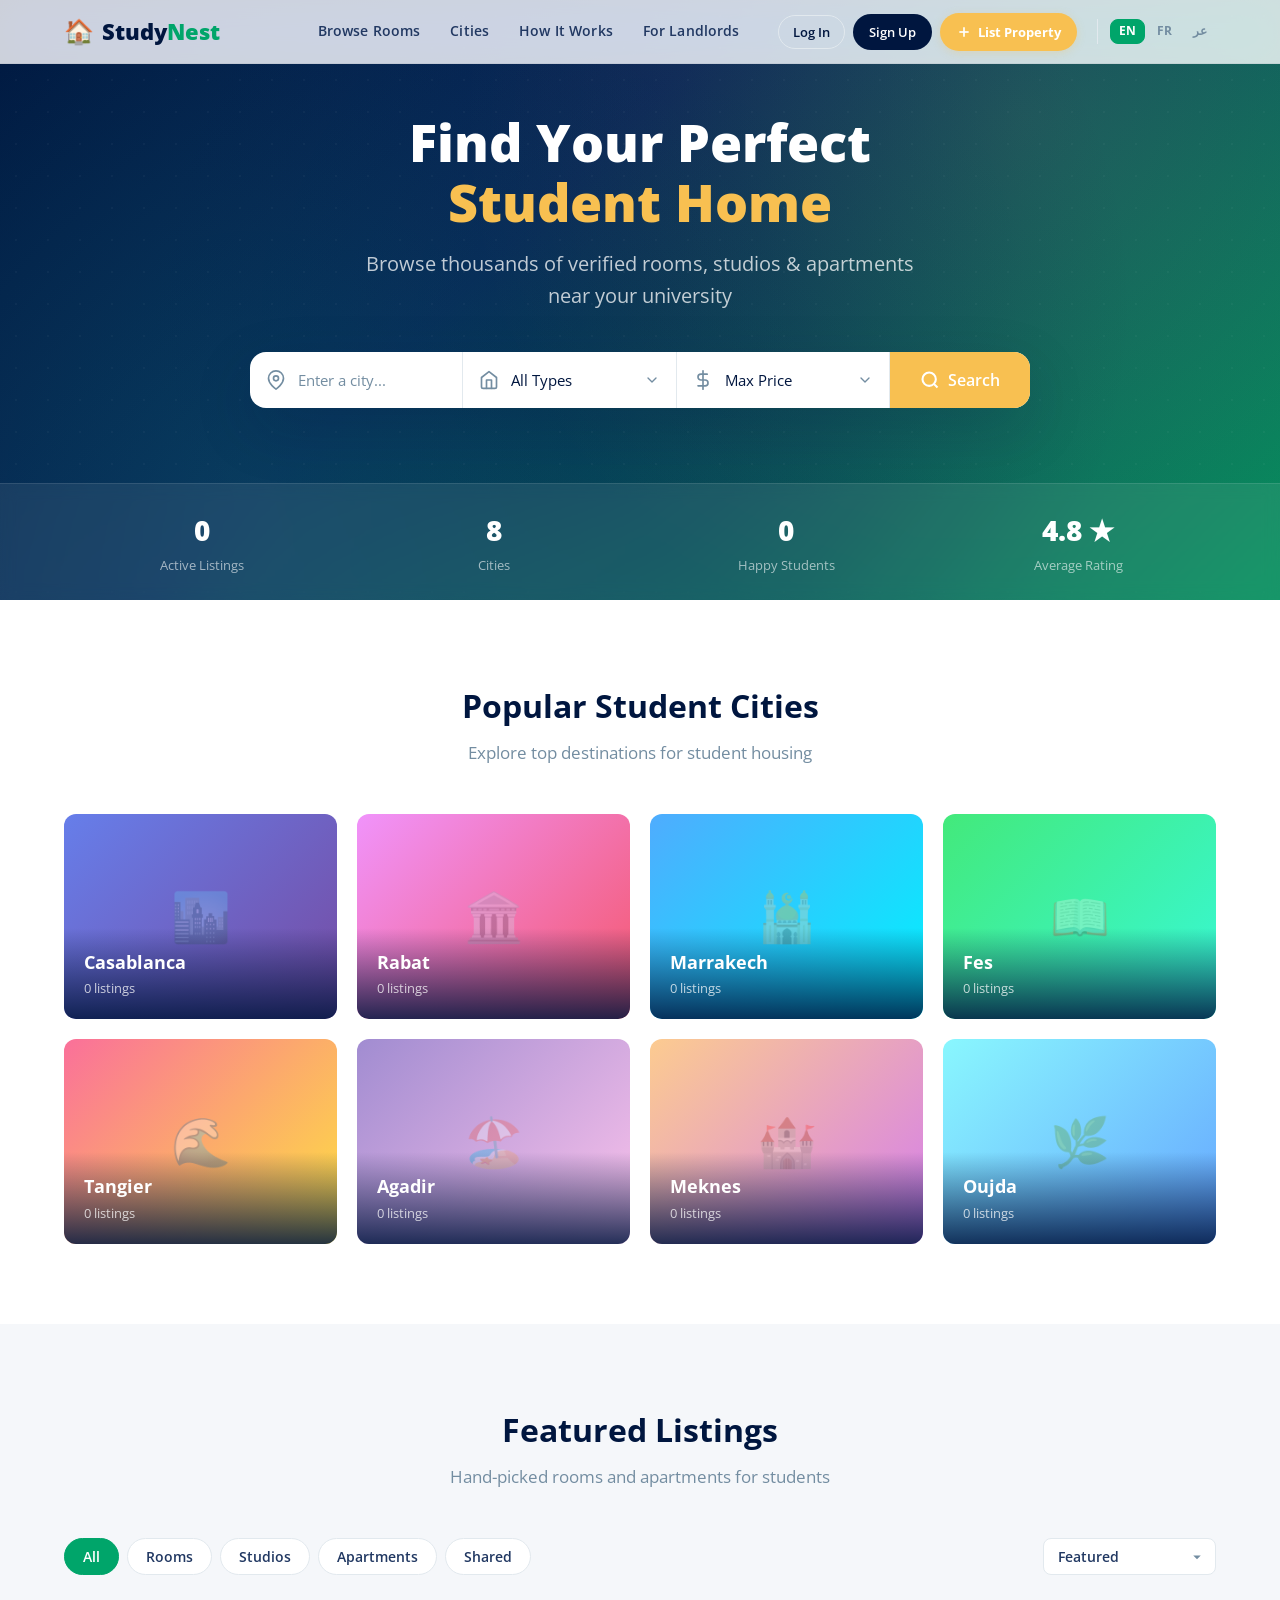
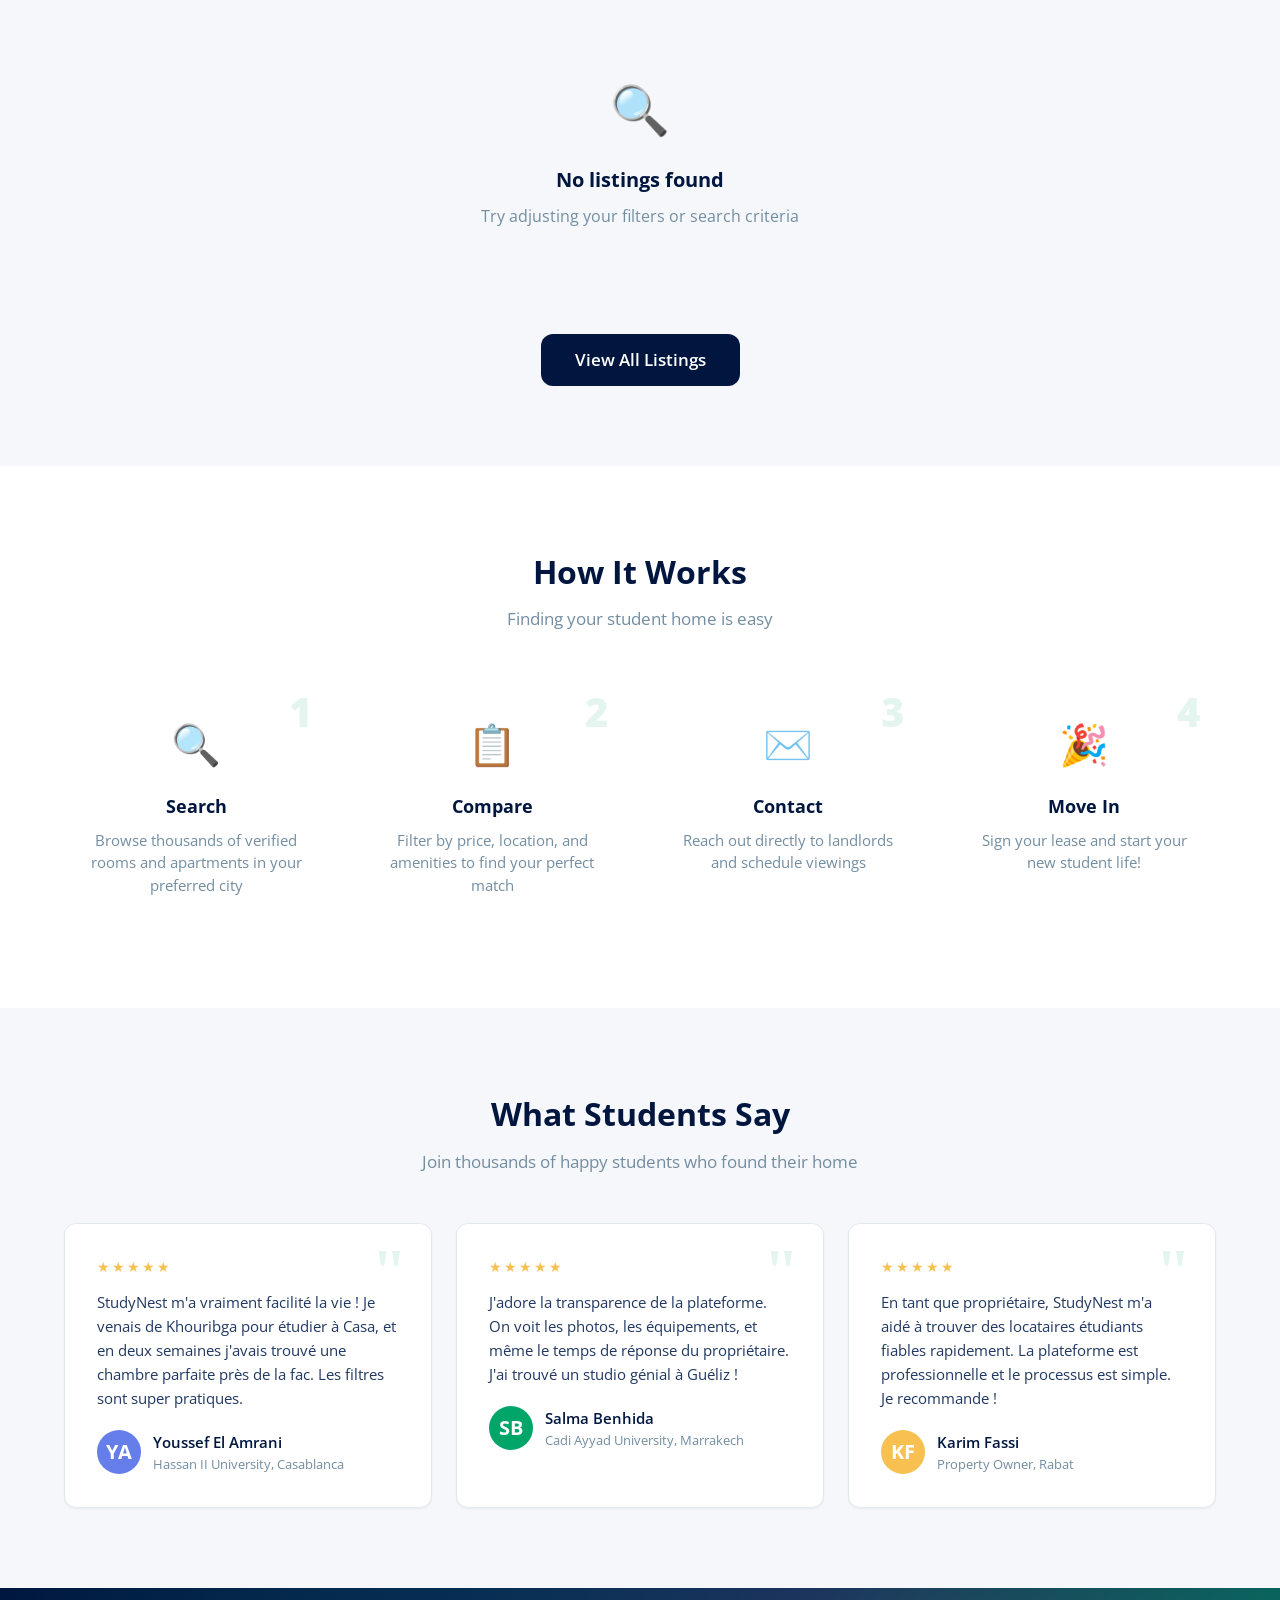
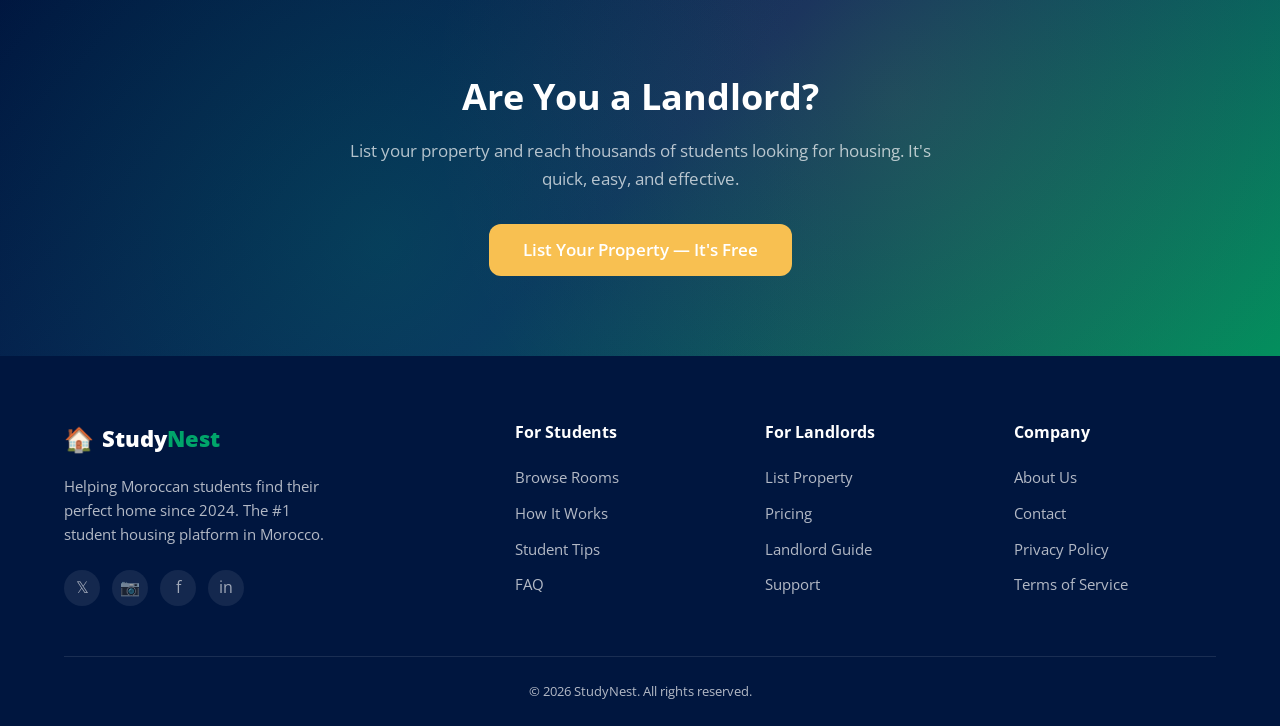
==== index.html @ cdafeb15 "Initial commit of Student Housing app" ====
<!DOCTYPE html>
<html lang="en" data-scroll-behavior="smooth">
<head>
  <meta charset="UTF-8">
  <meta name="viewport" content="width=device-width, initial-scale=1.0">

  <!-- SEO: Primary Meta Tags -->
  <title>StudyNest — Find Your Perfect Student Home in Morocco | Rooms, Studios & Apartments</title>
  <meta name="description" content="StudyNest helps Moroccan students find affordable rooms, studios, and apartments near their university. Browse thousands of verified listings across Morocco — Casablanca, Rabat, Marrakech, Fes, Tangier & more.">
  <meta name="keywords" content="student housing Morocco, student rooms, logement étudiant Maroc, chambre étudiant, appartement étudiant, university housing, Casablanca, Rabat, Marrakech, Fes, Tangier">
  <meta name="author" content="StudyNest">
  <meta name="robots" content="index, follow">
  <link rel="canonical" href="https://studynest.com">

  <!-- SEO: Open Graph / Facebook -->
  <meta property="og:type" content="website">
  <meta property="og:url" content="https://studynest.com">
  <meta property="og:title" content="StudyNest — Find Your Perfect Student Home in Morocco">
  <meta property="og:description" content="Browse thousands of verified student rooms, studios, and apartments near universities across Morocco.">
  <meta property="og:site_name" content="StudyNest">
  <meta property="og:locale" content="en_US">

  <!-- SEO: Twitter Card -->
  <meta name="twitter:card" content="summary_large_image">
  <meta name="twitter:url" content="https://studynest.com">
  <meta name="twitter:title" content="StudyNest — Find Your Perfect Student Home in Morocco">
  <meta name="twitter:description" content="Browse thousands of verified student rooms, studios, and apartments near universities across Morocco.">

  <!-- Theme & App -->
  <meta name="theme-color" content="#00A56A">
  <meta name="apple-mobile-web-app-title" content="StudyNest">
  <meta name="application-name" content="StudyNest">

  <!-- Fonts -->
  <link rel="preconnect" href="https://fonts.googleapis.com">
  <link rel="preconnect" href="https://fonts.gstatic.com" crossorigin>
  <link href="https://fonts.googleapis.com/css2?family=Noto+Sans+Arabic:wght@400;600;700&family=Open+Sans:wght@400;600;700;800&display=swap" rel="stylesheet">

  <!-- Styles -->
  <link rel="stylesheet" href="style.css">

  <!-- Structured Data: WebSite -->
  <script type="application/ld+json">
  {
    "@context": "https://schema.org",
    "@type": "WebSite",
    "name": "StudyNest",
    "url": "https://studynest.com",
    "description": "Find your perfect student home in Morocco — rooms, studios, and apartments near universities.",
    "potentialAction": {
      "@type": "SearchAction",
      "target": "https://studynest.com/search?q={search_term_string}",
      "query-input": "required name=search_term_string"
    }
  }
  </script>

  <!-- Structured Data: Organization -->
  <script type="application/ld+json">
  {
    "@context": "https://schema.org",
    "@type": "Organization",
    "name": "StudyNest",
    "url": "https://studynest.com",
    "description": "Student housing platform connecting Moroccan students with verified rooms and apartments.",
    "sameAs": [
      "https://twitter.com/studynest",
      "https://instagram.com/studynest",
      "https://facebook.com/studynest"
    ]
  }
  </script>
</head>
<body>

  <!-- ═══════════════ HEADER ═══════════════ -->
  <header class="header" id="header">
    <div class="container">
      <a href="#" class="logo" aria-label="StudyNest Home">
        <span class="logo-icon">🏠</span>
        <span class="logo-text">Study<span class="logo-accent">Nest</span></span>
      </a>

      <nav class="nav" id="main-nav" aria-label="Main navigation">
        <a href="#listings" class="nav-link">Browse Rooms</a>
        <a href="#cities" class="nav-link">Cities</a>
        <a href="#how-it-works" class="nav-link">How It Works</a>
        <a href="landlord.html" class="nav-link">For Landlords</a>
      </nav>

      <div class="header-actions">
        <button class="btn btn-outline" id="login-btn">Log In</button>
        <button class="btn btn-primary" id="signup-btn">Sign Up</button>
        <button class="btn btn-accent btn-list-property" id="list-property-btn" onclick="openListingModal()">
          <svg viewBox="0 0 24 24" fill="none" stroke="currentColor" stroke-width="2.5" width="16" height="16"><line x1="12" y1="5" x2="12" y2="19"></line><line x1="5" y1="12" x2="19" y2="12"></line></svg>
          List Property
        </button>
        <div class="lang-switcher" role="group" aria-label="Language selection">
          <button class="lang-btn active" data-lang="en" aria-label="English">EN</button>
          <button class="lang-btn" data-lang="fr" aria-label="Français">FR</button>
          <button class="lang-btn" data-lang="ar" aria-label="العربية">عر</button>
        </div>
        <button class="mobile-menu-btn" id="mobile-menu-btn" aria-label="Toggle navigation menu" aria-expanded="false">
          <span></span>
          <span></span>
          <span></span>
        </button>
      </div>
    </div>
  </header>

  <main>
    <!-- ═══════════════ HERO ═══════════════ -->
    <section class="hero" id="hero">
      <div class="hero-bg" aria-hidden="true"></div>

      <div class="container hero-content">
        <h1 class="hero-title">Find Your Perfect<br><span class="text-accent">Student Home</span></h1>
        <p class="hero-subtitle">Browse thousands of verified rooms, studios &amp; apartments near your university</p>

        <div class="search-bar" id="search-bar" role="search" aria-label="Search for student housing">
          <div class="search-input-group">
            <label for="search-city" class="sr-only">City or neighborhood</label>
            <div class="search-field">
              <svg class="search-icon" viewBox="0 0 24 24" fill="none" stroke="currentColor" stroke-width="2" stroke-linecap="round" stroke-linejoin="round" aria-hidden="true"><path d="M21 10c0 7-9 13-9 13s-9-6-9-13a9 9 0 0 1 18 0z"></path><circle cx="12" cy="10" r="3"></circle></svg>
              <input type="text" id="search-city" placeholder="Enter a city..." autocomplete="off">
            </div>
          </div>

          <div class="search-input-group">
            <label for="search-type" class="sr-only">Property type</label>
            <div class="search-field">
              <svg class="search-icon" viewBox="0 0 24 24" fill="none" stroke="currentColor" stroke-width="2" stroke-linecap="round" stroke-linejoin="round" aria-hidden="true"><path d="M3 9l9-7 9 7v11a2 2 0 0 1-2 2H5a2 2 0 0 1-2-2z"></path><polyline points="9 22 9 12 15 12 15 22"></polyline></svg>
              <select id="search-type">
                <option value="">All Types</option>
                <option value="room">Room</option>
                <option value="studio">Studio</option>
                <option value="apartment">Apartment</option>
                <option value="shared">Shared Room</option>
              </select>
            </div>
          </div>

          <div class="search-input-group">
            <label for="search-price" class="sr-only">Maximum monthly price</label>
            <div class="search-field">
              <svg class="search-icon" viewBox="0 0 24 24" fill="none" stroke="currentColor" stroke-width="2" stroke-linecap="round" stroke-linejoin="round" aria-hidden="true"><line x1="12" y1="1" x2="12" y2="23"></line><path d="M17 5H9.5a3.5 3.5 0 0 0 0 7h5a3.5 3.5 0 0 1 0 7H6"></path></svg>
              <select id="search-price">
                <option value="">Max Price</option>
                <option value="1500">Up to 1,500 DH</option>
                <option value="2500">Up to 2,500 DH</option>
                <option value="3500">Up to 3,500 DH</option>
                <option value="5000">Up to 5,000 DH</option>
                <option value="99999">5,000+ DH</option>
              </select>
            </div>
          </div>

          <button class="btn btn-accent search-btn" id="search-btn" aria-label="Search listings">
            <svg viewBox="0 0 24 24" fill="none" stroke="currentColor" stroke-width="2.5" width="20" height="20" aria-hidden="true"><circle cx="11" cy="11" r="8"></circle><line x1="21" y1="21" x2="16.65" y2="16.65"></line></svg>
            Search
          </button>
        </div>
      </div>

      <div class="hero-stats" aria-label="Platform statistics">
        <div class="container">
          <div class="stats-grid">
            <div class="stat-item">
              <span class="stat-number" id="stat-active-listings">0</span>
              <span class="stat-label">Active Listings</span>
            </div>
            <div class="stat-item">
              <span class="stat-number">8</span>
              <span class="stat-label">Cities</span>
            </div>
            <div class="stat-item">
              <span class="stat-number">0</span>
              <span class="stat-label">Happy Students</span>
            </div>
            <div class="stat-item">
              <span class="stat-number">4.8 ★</span>
              <span class="stat-label">Average Rating</span>
            </div>
          </div>
        </div>
      </div>
    </section>

    <!-- ═══════════════ POPULAR CITIES ═══════════════ -->
    <section class="section cities-section" id="cities" aria-label="Popular student cities">
      <div class="container">
        <div class="section-header">
          <h2 class="section-title">Popular Student Cities</h2>
          <p class="section-subtitle">Explore top destinations for student housing</p>
        </div>
        <div class="cities-grid" id="cities-grid" role="list">
          <!-- Dynamically rendered by app.js -->
        </div>
      </div>
    </section>

    <!-- ═══════════════ FEATURED LISTINGS ═══════════════ -->
    <section class="section listings-section" id="listings" aria-label="Featured property listings">
      <div class="container">
        <div class="section-header">
          <h2 class="section-title">Featured Listings</h2>
          <p class="section-subtitle">Hand-picked rooms and apartments for students</p>
        </div>

        <div class="filter-bar" id="filter-bar" role="toolbar" aria-label="Filter listings">
          <button class="filter-chip active" data-filter="all">All</button>
          <button class="filter-chip" data-filter="room">Rooms</button>
          <button class="filter-chip" data-filter="studio">Studios</button>
          <button class="filter-chip" data-filter="apartment">Apartments</button>
          <button class="filter-chip" data-filter="shared">Shared</button>
          <div class="filter-sort">
            <label for="sort-select" class="sr-only">Sort listings by</label>
            <select id="sort-select">
              <option value="featured">Featured</option>
              <option value="price-low">Price: Low to High</option>
              <option value="price-high">Price: High to Low</option>
              <option value="size">Size: Largest</option>
              <option value="newest">Newest</option>
            </select>
          </div>
        </div>

        <div class="listings-grid" id="listings-grid" role="list">
          <!-- Dynamically rendered by app.js -->
        </div>

        <div class="listings-cta">
          <button class="btn btn-primary btn-lg" id="load-more-btn">View All Listings</button>
        </div>
      </div>
    </section>

    <!-- ═══════════════ HOW IT WORKS ═══════════════ -->
    <section class="section how-section" id="how-it-works" aria-label="How StudyNest works">
      <div class="container">
        <div class="section-header">
          <h2 class="section-title">How It Works</h2>
          <p class="section-subtitle">Finding your student home is easy</p>
        </div>
        <div class="steps-grid">
          <article class="step-card animate-on-scroll">
            <div class="step-number" aria-hidden="true">1</div>
            <div class="step-icon" aria-hidden="true">🔍</div>
            <h3 class="step-title">Search</h3>
            <p class="step-desc">Browse thousands of verified rooms and apartments in your preferred city</p>
          </article>
          <article class="step-card animate-on-scroll">
            <div class="step-number" aria-hidden="true">2</div>
            <div class="step-icon" aria-hidden="true">📋</div>
            <h3 class="step-title">Compare</h3>
            <p class="step-desc">Filter by price, location, and amenities to find your perfect match</p>
          </article>
          <article class="step-card animate-on-scroll">
            <div class="step-number" aria-hidden="true">3</div>
            <div class="step-icon" aria-hidden="true">✉️</div>
            <h3 class="step-title">Contact</h3>
            <p class="step-desc">Reach out directly to landlords and schedule viewings</p>
          </article>
          <article class="step-card animate-on-scroll">
            <div class="step-number" aria-hidden="true">4</div>
            <div class="step-icon" aria-hidden="true">🎉</div>
            <h3 class="step-title">Move In</h3>
            <p class="step-desc">Sign your lease and start your new student life!</p>
          </article>
        </div>
      </div>
    </section>

    <!-- ═══════════════ TESTIMONIALS ═══════════════ -->
    <section class="section testimonials-section" id="testimonials" aria-label="Student testimonials">
      <div class="container">
        <div class="section-header">
          <h2 class="section-title">What Students Say</h2>
          <p class="section-subtitle">Join thousands of happy students who found their home</p>
        </div>
        <div class="testimonials-grid" id="testimonials-grid" role="list">
          <!-- Dynamically rendered by app.js -->
        </div>
      </div>
    </section>

    <!-- ═══════════════ CTA ═══════════════ -->
    <section class="section cta-section" id="cta" aria-label="Landlord call to action">
      <div class="container">
        <div class="cta-content">
          <h2 class="cta-title">Are You a Landlord?</h2>
          <p class="cta-desc">List your property and reach thousands of students looking for housing. It's quick, easy, and effective.</p>
          <button class="btn btn-accent btn-lg" onclick="openListingModal()">List Your Property — It's Free</button>
        </div>
      </div>
    </section>
  </main>

  <!-- ═══════════════ FOOTER ═══════════════ -->
  <footer class="footer" id="footer" role="contentinfo">
    <div class="container">
      <div class="footer-grid">
        <div class="footer-brand">
          <a href="#" class="logo" aria-label="StudyNest Home">
            <span class="logo-icon">🏠</span>
            <span class="logo-text">Study<span class="logo-accent">Nest</span></span>
          </a>
          <p class="footer-desc">Helping Moroccan students find their perfect home since 2024. The #1 student housing platform in Morocco.</p>
          <div class="social-links" aria-label="Social media links">
            <a href="#" class="social-link" aria-label="Follow on Twitter">𝕏</a>
            <a href="#" class="social-link" aria-label="Follow on Instagram">📷</a>
            <a href="#" class="social-link" aria-label="Follow on Facebook">f</a>
            <a href="#" class="social-link" aria-label="Follow on LinkedIn">in</a>
          </div>
        </div>

        <div class="footer-links">
          <h4>For Students</h4>
          <ul>
            <li><a href="#listings">Browse Rooms</a></li>
            <li><a href="#how-it-works">How It Works</a></li>
            <li><a href="#">Student Tips</a></li>
            <li><a href="#">FAQ</a></li>
          </ul>
        </div>

        <div class="footer-links">
          <h4>For Landlords</h4>
          <ul>
            <li><a href="javascript:void(0)" onclick="openListingModal()">List Property</a></li>
            <li><a href="#">Pricing</a></li>
            <li><a href="#">Landlord Guide</a></li>
            <li><a href="#">Support</a></li>
          </ul>
        </div>

        <div class="footer-links">
          <h4>Company</h4>
          <ul>
            <li><a href="#">About Us</a></li>
            <li><a href="#">Contact</a></li>
            <li><a href="#">Privacy Policy</a></li>
            <li><a href="#">Terms of Service</a></li>
          </ul>
        </div>
      </div>

      <div class="footer-bottom">
        <p>&copy; 2026 StudyNest. All rights reserved.</p>
      </div>
    </div>
  </footer>

  <!-- ═══════════════ PROPERTY DETAIL MODAL ═══════════════ -->
  <div class="modal-overlay" id="property-modal" role="dialog" aria-modal="true" aria-label="Property details">
    <div class="modal-content">
      <button class="modal-close" id="modal-close" aria-label="Close property details">&times;</button>
      <div class="modal-body" id="modal-body">
        <!-- Dynamically rendered by app.js -->
      </div>
    </div>
  </div>

  <!-- Signup Modal -->
  <div class="modal-overlay" id="signup-modal">
    <div class="modal-content auth-modal">
      <button class="modal-close" onclick="closeAuthModal('signup')">&times;</button>
      <div class="auth-form-container">
        <div class="auth-header">
          <h2>🏠 Create Account</h2>
          <p>Join StudyNest to find your perfect student home</p>
        </div>
        <form id="signup-form" onsubmit="handleSignup(event)">
          <div class="form-group">
            <label for="signup-name">Full Name</label>
            <input type="text" id="signup-name" required placeholder="Enter your full name">
          </div>
          <div class="form-group">
            <label for="signup-email">Email</label>
            <input type="email" id="signup-email" required placeholder="your@email.com">
          </div>
          <div class="form-group">
            <label for="signup-password">Password</label>
            <input type="password" id="signup-password" required minlength="6" placeholder="Min. 6 characters">
          </div>
          <div class="form-group">
            <label for="signup-confirm">Confirm Password</label>
            <input type="password" id="signup-confirm" required placeholder="Repeat your password">
          </div>
          <div class="form-error" id="signup-error"></div>
          <button type="submit" class="btn btn-green btn-lg form-submit">Create Account</button>
        </form>
        <p class="auth-switch">Already have an account? <a onclick="switchAuthModal('login')">Log In</a></p>
      </div>
    </div>
  </div>

  <!-- Login Modal -->
  <div class="modal-overlay" id="login-modal">
    <div class="modal-content auth-modal">
      <button class="modal-close" onclick="closeAuthModal('login')">&times;</button>
      <div class="auth-form-container">
        <div class="auth-header">
          <h2>👋 Welcome Back</h2>
          <p>Log in to your StudyNest account</p>
        </div>
        <form id="login-form" onsubmit="handleLogin(event)">
          <div class="form-group">
            <label for="login-email">Email</label>
            <input type="email" id="login-email" required placeholder="your@email.com">
          </div>
          <div class="form-group">
            <label for="login-password">Password</label>
            <input type="password" id="login-password" required placeholder="Enter your password">
          </div>
          <div class="form-error" id="login-error"></div>
          <button type="submit" class="btn btn-green btn-lg form-submit">Log In</button>
        </form>
        <p class="auth-switch">Don't have an account? <a onclick="switchAuthModal('signup')">Sign Up</a></p>
      </div>
    </div>
  </div>

  <!-- List Property Modal -->
  <div class="modal-overlay" id="listing-modal">
    <div class="modal-content listing-form-modal">
      <button class="modal-close" onclick="closeListingModal()">&times;</button>
      <div class="listing-form-container" id="listing-form-body">
        <div class="auth-header">
          <h2>📋 List Your Property</h2>
          <p>Fill in the details to publish your listing</p>
        </div>
        <form id="listing-form" onsubmit="handleListingSubmit(event)">
          <div class="form-group">
            <label for="listing-title">Property Title</label>
            <input type="text" id="listing-title" required placeholder="e.g. Sunny Studio near Campus">
          </div>
          <div class="form-row">
            <div class="form-group">
              <label for="listing-city">City</label>
              <select id="listing-city" required>
                <option value="">Select city</option>
                <option>Casablanca</option>
                <option>Rabat</option>
                <option>Marrakech</option>
                <option>Fes</option>
                <option>Tangier</option>
                <option>Agadir</option>
                <option>Meknes</option>
                <option>Oujda</option>
              </select>
            </div>
            <div class="form-group">
              <label for="listing-neighborhood">Neighborhood</label>
              <input type="text" id="listing-neighborhood" required placeholder="e.g. Agdal, Guéliz">
            </div>
          </div>
          <div class="form-row">
            <div class="form-group">
              <label for="listing-type">Type</label>
              <select id="listing-type" required>
                <option value="">Select type</option>
                <option value="room">Room</option>
                <option value="studio">Studio</option>
                <option value="apartment">Apartment</option>
                <option value="shared">Shared Room</option>
              </select>
            </div>
            <div class="form-group">
              <label for="listing-price">Price (DH/month)</label>
              <input type="number" id="listing-price" required min="100" placeholder="e.g. 2500">
            </div>
            <div class="form-group">
              <label for="listing-size">Size (m²)</label>
              <input type="number" id="listing-size" required min="5" placeholder="e.g. 25">
            </div>
          </div>
          <div class="form-row">
            <div class="form-group">
              <label for="listing-available">Available From</label>
              <input type="date" id="listing-available" required>
            </div>
            <div class="form-group form-checkbox-group">
              <label class="checkbox-label">
                <input type="checkbox" id="listing-furnished"> Furnished
              </label>
            </div>
          </div>
          <div class="form-group">
            <label>Amenities</label>
            <div class="amenity-checkboxes" id="amenity-checkboxes">
              <label class="checkbox-label"><input type="checkbox" value="WiFi"> WiFi</label>
              <label class="checkbox-label"><input type="checkbox" value="Parking"> Parking</label>
              <label class="checkbox-label"><input type="checkbox" value="Laundry"> Laundry</label>
              <label class="checkbox-label"><input type="checkbox" value="Air Conditioning"> AC</label>
              <label class="checkbox-label"><input type="checkbox" value="Balcony"> Balcony</label>
              <label class="checkbox-label"><input type="checkbox" value="Kitchen"> Kitchen</label>
              <label class="checkbox-label"><input type="checkbox" value="Elevator"> Elevator</label>
              <label class="checkbox-label"><input type="checkbox" value="Garden"> Garden</label>
            </div>
          </div>
          <div class="form-group">
            <label for="listing-image">Property Image</label>
            <input type="file" id="listing-image" accept="image/jpeg, image/png, image/webp">
          </div>
          <div class="form-group">
            <label for="listing-description">Description</label>
            <textarea id="listing-description" required rows="4" placeholder="Describe your property — location, features, nearby universities..."></textarea>
          </div>
          <div class="form-error" id="listing-error"></div>
          <button type="submit" class="btn btn-green btn-lg form-submit">Publish Listing</button>
        </form>
      </div>
    </div>
  </div>

  <!-- Scripts -->
  <script src="auth.js"></script>
  <script src="translations.js"></script>
  <script src="app.js"></script>
</body>
</html>
---- style.css ----
/* ============================================================
   StudyNest — Student Housing Platform
   Design System & Styles
   Inspired by Kamernet.nl
   ============================================================ */

/* ---------- Reset & Base ---------- */
*, *::before, *::after {
  box-sizing: border-box;
  margin: 0;
  padding: 0;
}

html {
  scroll-behavior: smooth;
  scroll-padding-top: 5rem;
  -webkit-text-size-adjust: 100%;
}

body {
  font-family: 'Open Sans', Helvetica, Arial, sans-serif;
  font-size: 1rem;
  line-height: 1.6;
  color: var(--text-primary);
  background-color: var(--bg);
  overflow-x: hidden;
  -webkit-font-smoothing: antialiased;
  -moz-osx-font-smoothing: grayscale;
}

img { max-width: 100%; display: block; }
a { text-decoration: none; color: inherit; }
ul { list-style: none; }
button { font-family: inherit; cursor: pointer; border: none; }
input, select { font-family: inherit; }

.sr-only {
  position: absolute; width: 1px; height: 1px;
  padding: 0; margin: -1px; overflow: hidden;
  clip: rect(0,0,0,0); white-space: nowrap; border: 0;
}

/* ---------- Design Tokens ---------- */
:root {
  /* Kamernet-inspired palette */
  --primary:        #00A56A;
  --primary-hover:  #06B475;
  --primary-dark:   #038F5D;
  --secondary:      #00163F;
  --secondary-hover:#213862;
  --accent:         #F8C051;
  --accent-hover:   #FFD873;
  --accent-dark:    #5E4006;

  /* Neutrals */
  --white:          #FFFFFF;
  --bg:             #F5F7FA;
  --bg-card:        #FFFFFF;
  --text-primary:   #00163F;
  --text-secondary: #213862;
  --text-muted:     #738DA1;
  --border:         #E2E9EE;
  --border-input:   #738DA1;
  --disabled-bg:    #E2E9EE;
  --disabled-text:  #99A3AC;

  /* Shadows */
  --shadow-xs:  0 1px 2px rgba(0,22,63,0.05);
  --shadow-sm:  0 2px 8px rgba(0,22,63,0.08);
  --shadow-md:  0 4px 16px rgba(0,22,63,0.10);
  --shadow-lg:  0 8px 32px rgba(0,22,63,0.12);
  --shadow-xl:  0 20px 60px rgba(0,22,63,0.15);

  /* Radii */
  --radius-sm:  0.5rem;
  --radius-md:  0.75rem;
  --radius-lg:  1rem;
  --radius-xl:  1.5rem;
  --radius-full: 9999px;

  /* Transitions */
  --ease: cubic-bezier(0.4, 0, 0.2, 1);
  --transition: 250ms var(--ease);
  --transition-fast: 150ms var(--ease);

  /* Layout */
  --header-height: 4rem;
  --container-max: 1200px;
}

/* ---------- Utility ---------- */
.container {
  width: 100%;
  max-width: var(--container-max);
  margin: 0 auto;
  padding: 0 1.5rem;
}

.text-accent { color: var(--accent); }

/* ---------- Buttons ---------- */
.btn {
  display: inline-flex;
  align-items: center;
  justify-content: center;
  gap: 0.5rem;
  font-weight: 600;
  font-size: 0.9375rem;
  line-height: 1.25rem;
  padding: 0.625rem 1.25rem;
  border-radius: var(--radius-sm);
  transition: all var(--transition);
  white-space: nowrap;
  border: 2px solid transparent;
}

.btn-primary {
  background: var(--secondary);
  color: var(--white);
}
.btn-primary:hover {
  background: var(--secondary-hover);
  transform: translateY(-1px);
  box-shadow: var(--shadow-sm);
}

.btn-outline {
  background: transparent;
  color: var(--secondary);
  border-color: var(--border);
}
.btn-outline:hover {
  border-color: var(--secondary);
  background: rgba(0,22,63,0.04);
}

.btn-accent {
  background: var(--accent);
  color: var(--white);
}
.btn-accent:hover {
  background: var(--accent-hover);
  transform: translateY(-1px);
  box-shadow: var(--shadow-sm);
}

.btn-green {
  background: var(--primary);
  color: var(--white);
}
.btn-green:hover {
  background: var(--primary-hover);
  transform: translateY(-1px);
  box-shadow: var(--shadow-sm);
}

.btn-lg {
  padding: 0.875rem 2rem;
  font-size: 1.0625rem;
  border-radius: var(--radius-md);
}

.btn-sm {
  padding: 0.375rem 0.75rem;
  font-size: 0.8125rem;
}

/* ---------- Header ---------- */
.header {
  position: fixed;
  top: 0; left: 0; right: 0;
  z-index: 1000;
  height: var(--header-height);
  background: rgba(255,255,255,0.8);
  backdrop-filter: blur(20px) saturate(180%);
  -webkit-backdrop-filter: blur(20px) saturate(180%);
  border-bottom: 1px solid rgba(0,22,63,0.06);
  transition: all var(--transition);
}

.header.scrolled {
  background: rgba(255,255,255,0.95);
  box-shadow: 0 1px 12px rgba(0,22,63,0.08);
}

.header > .container {
  display: flex;
  align-items: center;
  height: 100%;
  gap: 1.5rem;
}

.logo {
  display: flex;
  align-items: center;
  gap: 0.5rem;
  font-size: 1.375rem;
  font-weight: 800;
  color: var(--secondary);
  flex-shrink: 0;
}

.logo-icon { font-size: 1.5rem; }
.logo-accent { color: var(--primary); }

.nav {
  display: flex;
  align-items: center;
  gap: 0.125rem;
  margin-left: auto;
}

.nav-link {
  position: relative;
  padding: 0.4375rem 0.875rem;
  font-weight: 600;
  font-size: 0.875rem;
  color: var(--text-secondary);
  border-radius: 100px;
  transition: all var(--transition-fast);
  letter-spacing: 0.01em;
}
.nav-link:hover {
  color: var(--primary);
  background: rgba(0,165,106,0.08);
}

.header-actions {
  display: flex;
  align-items: center;
  gap: 0.5rem;
}

.header-actions .btn-outline,
.header-actions .btn-primary {
  padding: 0.375rem 0.875rem;
  font-size: 0.8125rem;
  border-radius: 100px;
}

.header-actions .btn-outline {
  border-width: 1.5px;
}

.btn-list-property {
  display: inline-flex;
  align-items: center;
  gap: 0.375rem;
  padding: 0.4375rem 0.875rem;
  font-size: 0.8125rem;
  font-weight: 700;
  border-radius: 100px;
  white-space: nowrap;
  box-shadow: 0 2px 8px rgba(248,192,81,0.25);
  transition: all var(--transition-fast);
}

.btn-list-property:hover {
  box-shadow: 0 4px 16px rgba(248,192,81,0.4);
  transform: translateY(-1px);
}

.btn-list-property svg {
  flex-shrink: 0;
}

@media (max-width: 768px) {
  .btn-list-property {
    padding: 0.375rem 0.625rem;
    font-size: 0;
    gap: 0;
  }
  .btn-list-property svg {
    width: 18px;
    height: 18px;
  }
}

/* Mobile menu button */
.mobile-menu-btn {
  display: none;
  flex-direction: column;
  gap: 5px;
  padding: 0.5rem;
  background: none;
}
.mobile-menu-btn span {
  display: block;
  width: 24px;
  height: 2px;
  background: var(--secondary);
  border-radius: 2px;
  transition: all var(--transition-fast);
}
.mobile-menu-btn.active span:nth-child(1) { transform: rotate(45deg) translate(5px, 5px); }
.mobile-menu-btn.active span:nth-child(2) { opacity: 0; }
.mobile-menu-btn.active span:nth-child(3) { transform: rotate(-45deg) translate(5px, -5px); }

/* ---------- Hero ---------- */
.hero {
  position: relative;
  min-height: 600px;
  display: flex;
  flex-direction: column;
  justify-content: center;
  padding-top: calc(var(--header-height) + 3rem);
  padding-bottom: 0;
  overflow: hidden;
}

.hero-bg {
  position: absolute;
  inset: 0;
  background: linear-gradient(135deg, var(--secondary) 0%, #0a2a5e 40%, var(--primary-dark) 100%);
  z-index: 0;
}

.hero-bg::before {
  content: '';
  position: absolute;
  inset: 0;
  background:
    radial-gradient(circle at 20% 80%, rgba(0,165,106,0.15) 0%, transparent 50%),
    radial-gradient(circle at 80% 20%, rgba(248,192,81,0.1) 0%, transparent 50%),
    radial-gradient(circle at 50% 50%, rgba(0,22,63,0.3) 0%, transparent 70%);
}

.hero-bg::after {
  content: '';
  position: absolute;
  inset: 0;
  background-image:
    radial-gradient(rgba(255,255,255,0.03) 1px, transparent 1px);
  background-size: 32px 32px;
}

.hero-content {
  position: relative;
  z-index: 1;
  text-align: center;
  padding-bottom: 3rem;
}

.hero-title {
  font-size: 3.25rem;
  font-weight: 800;
  line-height: 1.15;
  color: var(--white);
  margin-bottom: 1rem;
  animation: fadeInUp 0.8s var(--ease) both;
}

.hero-subtitle {
  font-size: 1.25rem;
  color: rgba(255,255,255,0.75);
  max-width: 560px;
  margin: 0 auto 2.5rem;
  animation: fadeInUp 0.8s var(--ease) 0.15s both;
}

/* ---------- Search Bar ---------- */
.search-bar {
  display: flex;
  align-items: stretch;
  background: var(--white);
  border-radius: var(--radius-lg);
  box-shadow: var(--shadow-xl);
  max-width: 780px;
  margin: 0 auto;
  animation: fadeInUp 0.8s var(--ease) 0.3s both;
}

.search-input-group {
  flex: 1;
  min-width: 0;
  border-right: 1px solid var(--border);
}

.search-field {
  display: flex;
  align-items: center;
  padding: 0 1rem;
  height: 3.5rem;
  gap: 0.75rem;
}

.search-icon {
  width: 1.25rem;
  height: 1.25rem;
  color: var(--text-muted);
  flex-shrink: 0;
}

.search-field input,
.search-field select {
  width: 100%;
  border: none;
  outline: none;
  background: transparent;
  font-size: 0.9375rem;
  color: var(--text-primary);
}

.search-field input::placeholder {
  color: var(--text-muted);
}

.search-field select {
  cursor: pointer;
  -webkit-appearance: none;
  appearance: none;
}

/* ---------- Custom Select Dropdown ---------- */
.custom-select-wrapper {
  position: relative;
  width: 100%;
}

.custom-select-trigger {
  display: flex;
  align-items: center;
  justify-content: space-between;
  width: 100%;
  cursor: pointer;
  font-size: 0.9375rem;
  color: var(--text-primary);
  user-select: none;
}

.custom-select-trigger svg {
  color: var(--text-muted);
  transition: transform 0.2s;
}

.custom-select-wrapper.open .custom-select-trigger svg {
  transform: rotate(180deg);
}

.custom-select-options {
  position: absolute;
  top: calc(100% + 15px);
  left: -1rem;
  right: -1rem;
  background: var(--white);
  border-radius: var(--radius-md);
  box-shadow: 0 10px 25px rgba(0,22,63,0.1);
  border: 1px solid var(--border);
  opacity: 0;
  visibility: hidden;
  transform: translateY(10px);
  transition: all 0.2s var(--ease);
  z-index: 100;
  max-height: 250px;
  overflow-y: auto;
}

.custom-select-wrapper.open .custom-select-options {
  opacity: 1;
  visibility: visible;
  transform: translateY(0);
}

.custom-select-option {
  padding: 0.75rem 1.25rem;
  cursor: pointer;
  font-size: 0.9375rem;
  color: var(--text-secondary);
  transition: background 0.15s, color 0.15s;
}

.custom-select-option:hover {
  background: rgba(0,0,0,0.02);
  color: var(--primary);
}

.custom-select-option.selected {
  background: rgba(0, 165, 106, 0.08);
  color: var(--primary);
  font-weight: 600;
}

.search-btn {
  border-radius: 0 var(--radius-lg) var(--radius-lg) 0 !important;
  padding: 0 1.75rem;
  font-size: 1rem;
  height: auto;
  flex-shrink: 0;
}

/* ---------- Hero Stats ---------- */
.hero-stats {
  position: relative;
  z-index: 1;
  background: rgba(255,255,255,0.08);
  backdrop-filter: blur(8px);
  -webkit-backdrop-filter: blur(8px);
  border-top: 1px solid rgba(255,255,255,0.1);
  margin-top: auto;
}

.stats-grid {
  display: grid;
  grid-template-columns: repeat(4, 1fr);
  gap: 1rem;
  padding: 1.5rem 0;
}

.stat-item {
  text-align: center;
  animation: fadeInUp 0.8s var(--ease) both;
}
.stat-item:nth-child(1) { animation-delay: 0.4s; }
.stat-item:nth-child(2) { animation-delay: 0.5s; }
.stat-item:nth-child(3) { animation-delay: 0.6s; }
.stat-item:nth-child(4) { animation-delay: 0.7s; }

.stat-number {
  display: block;
  font-size: 1.75rem;
  font-weight: 800;
  color: var(--white);
}

.stat-label {
  display: block;
  font-size: 0.8125rem;
  color: rgba(255,255,255,0.6);
  margin-top: 0.125rem;
}

/* ---------- Sections ---------- */
.section {
  padding: 5rem 0;
}

.section-header {
  text-align: center;
  margin-bottom: 3rem;
}

.section-title {
  font-size: 2rem;
  font-weight: 700;
  color: var(--secondary);
  margin-bottom: 0.5rem;
}

.section-subtitle {
  font-size: 1.0625rem;
  color: var(--text-muted);
}

/* ---------- Cities ---------- */
.cities-section {
  background: var(--white);
}

.cities-grid {
  display: grid;
  grid-template-columns: repeat(4, 1fr);
  gap: 1.25rem;
}

.city-card {
  position: relative;
  border-radius: var(--radius-md);
  overflow: hidden;
  cursor: pointer;
  transition: all var(--transition);
  aspect-ratio: 4/3;
}

.city-card:hover {
  transform: translateY(-4px);
  box-shadow: var(--shadow-lg);
}

.city-image {
  position: absolute;
  inset: 0;
  display: flex;
  align-items: center;
  justify-content: center;
}

.city-image .city-emoji {
  font-size: 3rem;
  opacity: 0.3;
  transition: all var(--transition);
}

.city-card:hover .city-emoji {
  opacity: 0.5;
  transform: scale(1.1);
}

.city-info {
  position: absolute;
  bottom: 0;
  left: 0; right: 0;
  padding: 1.25rem;
  background: linear-gradient(to top, rgba(0,22,63,0.85), transparent);
  z-index: 1;
}

.city-name {
  font-size: 1.125rem;
  font-weight: 700;
  color: var(--white);
}

.city-count {
  font-size: 0.8125rem;
  color: rgba(255,255,255,0.75);
  margin-top: 0.125rem;
}

/* ---------- Filter Bar ---------- */
.filter-bar {
  display: flex;
  align-items: center;
  gap: 0.5rem;
  margin-bottom: 2rem;
  flex-wrap: wrap;
}

.filter-chip {
  padding: 0.5rem 1.125rem;
  font-size: 0.875rem;
  font-weight: 600;
  color: var(--text-secondary);
  background: var(--white);
  border: 1.5px solid var(--border);
  border-radius: var(--radius-full);
  transition: all var(--transition-fast);
}
.filter-chip:hover {
  border-color: var(--primary);
  color: var(--primary);
}
.filter-chip.active {
  background: var(--primary);
  border-color: var(--primary);
  color: var(--white);
}

.filter-sort {
  margin-left: auto;
}

.filter-sort select {
  padding: 0.5rem 2rem 0.5rem 0.875rem;
  font-size: 0.875rem;
  font-weight: 600;
  color: var(--text-secondary);
  background: var(--white);
  border: 1.5px solid var(--border);
  border-radius: var(--radius-sm);
  cursor: pointer;
  outline: none;
  -webkit-appearance: none;
  appearance: none;
  background-image: url("data:image/svg+xml,%3Csvg xmlns='http://www.w3.org/2000/svg' width='12' height='12' fill='%23738DA1' viewBox='0 0 16 16'%3E%3Cpath d='M8 11L3 6h10z'/%3E%3C/svg%3E");
  background-repeat: no-repeat;
  background-position: right 0.75rem center;
}

/* ---------- Property Cards ---------- */
.listings-grid {
  display: grid;
  grid-template-columns: repeat(3, 1fr);
  gap: 1.5rem;
}

.property-card {
  background: var(--white);
  border-radius: var(--radius-md);
  overflow: hidden;
  box-shadow: var(--shadow-xs);
  border: 1px solid var(--border);
  transition: all var(--transition);
  cursor: pointer;
  opacity: 0;
  transform: translateY(20px);
  animation: cardAppear 0.5s var(--ease) both;
}

.property-card:nth-child(1)  { animation-delay: 0.05s; }
.property-card:nth-child(2)  { animation-delay: 0.10s; }
.property-card:nth-child(3)  { animation-delay: 0.15s; }
.property-card:nth-child(4)  { animation-delay: 0.20s; }
.property-card:nth-child(5)  { animation-delay: 0.25s; }
.property-card:nth-child(6)  { animation-delay: 0.30s; }
.property-card:nth-child(7)  { animation-delay: 0.35s; }
.property-card:nth-child(8)  { animation-delay: 0.40s; }
.property-card:nth-child(9)  { animation-delay: 0.45s; }
.property-card:nth-child(10) { animation-delay: 0.50s; }
.property-card:nth-child(11) { animation-delay: 0.55s; }
.property-card:nth-child(12) { animation-delay: 0.60s; }

.property-card:hover {
  transform: translateY(-6px);
  box-shadow: var(--shadow-lg);
  border-color: transparent;
}

.property-image {
  position: relative;
  height: 200px;
  background-size: cover;
  background-position: center;
  overflow: hidden;
}

.property-image::after {
  content: '';
  position: absolute;
  inset: 0;
  background: linear-gradient(to bottom, transparent 50%, rgba(0,22,63,0.05) 100%);
}

.property-image-icon {
  position: absolute;
  inset: 0;
  display: flex;
  align-items: center;
  justify-content: center;
  font-size: 3.5rem;
  opacity: 0.2;
  z-index: 0;
}

.property-badge {
  position: absolute;
  top: 0.75rem;
  left: 0.75rem;
  padding: 0.25rem 0.625rem;
  font-size: 0.75rem;
  font-weight: 700;
  text-transform: uppercase;
  letter-spacing: 0.03em;
  color: var(--white);
  background: var(--primary);
  border-radius: var(--radius-sm);
  z-index: 2;
}

.property-favorite {
  position: absolute;
  top: 0.75rem;
  right: 0.75rem;
  width: 2.25rem;
  height: 2.25rem;
  display: flex;
  align-items: center;
  justify-content: center;
  background: rgba(255,255,255,0.9);
  backdrop-filter: blur(4px);
  border-radius: 50%;
  font-size: 1.125rem;
  transition: all var(--transition-fast);
  z-index: 2;
  border: none;
  cursor: pointer;
}
.property-favorite:hover {
  background: var(--white);
  transform: scale(1.1);
}
.property-favorite.liked {
  color: #E53E3E;
  background: #FFF5F5;
}

.property-info {
  padding: 1.25rem;
}

.property-price {
  font-size: 1.375rem;
  font-weight: 800;
  color: var(--secondary);
}
.property-price span {
  font-size: 0.875rem;
  font-weight: 400;
  color: var(--text-muted);
}

.property-title {
  font-size: 1rem;
  font-weight: 600;
  color: var(--text-primary);
  margin-top: 0.375rem;
  display: -webkit-box;
  -webkit-line-clamp: 1;
  -webkit-box-orient: vertical;
  overflow: hidden;
}

.property-location {
  display: flex;
  align-items: center;
  gap: 0.375rem;
  font-size: 0.8125rem;
  color: var(--text-muted);
  margin-top: 0.375rem;
}

.property-location svg {
  width: 0.875rem;
  height: 0.875rem;
  flex-shrink: 0;
}

.property-features {
  display: flex;
  flex-wrap: wrap;
  gap: 0.5rem;
  margin-top: 0.875rem;
  padding-top: 0.875rem;
  border-top: 1px solid var(--border);
}

.property-feature {
  display: flex;
  align-items: center;
  gap: 0.25rem;
  font-size: 0.75rem;
  color: var(--text-muted);
  background: var(--bg);
  padding: 0.25rem 0.5rem;
  border-radius: var(--radius-sm);
}
.property-feature svg {
  width: 0.875rem;
  height: 0.875rem;
}

.property-footer {
  display: flex;
  align-items: center;
  justify-content: space-between;
  padding: 0.75rem 1.25rem;
  border-top: 1px solid var(--border);
  font-size: 0.8125rem;
  color: var(--text-muted);
}

.property-available {
  display: flex;
  align-items: center;
  gap: 0.375rem;
}
.property-available svg {
  width: 0.875rem;
  height: 0.875rem;
  color: var(--primary);
}

.listings-cta {
  text-align: center;
  margin-top: 2.5rem;
}

/* ---------- How It Works ---------- */
.how-section {
  background: var(--white);
}

.steps-grid {
  display: grid;
  grid-template-columns: repeat(4, 1fr);
  gap: 2rem;
}

.step-card {
  text-align: center;
  padding: 2rem 1.5rem;
  border-radius: var(--radius-md);
  transition: all var(--transition);
  position: relative;
}

.step-card:hover {
  background: var(--bg);
  transform: translateY(-4px);
}

.step-number {
  position: absolute;
  top: 0.75rem;
  right: 1rem;
  font-size: 2.5rem;
  font-weight: 800;
  color: var(--primary);
  opacity: 0.1;
  line-height: 1;
}

.step-icon {
  font-size: 2.5rem;
  margin-bottom: 1rem;
}

.step-title {
  font-size: 1.125rem;
  font-weight: 700;
  color: var(--secondary);
  margin-bottom: 0.5rem;
}

.step-desc {
  font-size: 0.9375rem;
  color: var(--text-muted);
  line-height: 1.5;
}

/* ---------- Testimonials ---------- */
.testimonials-section {
  background: var(--bg);
}

.testimonials-grid {
  display: grid;
  grid-template-columns: repeat(3, 1fr);
  gap: 1.5rem;
}

.testimonial-card {
  background: var(--white);
  border-radius: var(--radius-md);
  padding: 2rem;
  box-shadow: var(--shadow-xs);
  border: 1px solid var(--border);
  transition: all var(--transition);
  position: relative;
}

.testimonial-card:hover {
  transform: translateY(-4px);
  box-shadow: var(--shadow-md);
}

.testimonial-card::before {
  content: '"';
  position: absolute;
  top: 1rem;
  right: 1.5rem;
  font-size: 4rem;
  font-weight: 800;
  color: var(--primary);
  opacity: 0.1;
  line-height: 1;
  font-family: Georgia, serif;
}

.testimonial-stars {
  color: var(--accent);
  font-size: 0.875rem;
  margin-bottom: 0.75rem;
  letter-spacing: 2px;
}

.testimonial-text {
  font-size: 0.9375rem;
  color: var(--text-secondary);
  line-height: 1.6;
  margin-bottom: 1.25rem;
}

.testimonial-author {
  display: flex;
  align-items: center;
  gap: 0.75rem;
}

.testimonial-avatar {
  width: 2.75rem;
  height: 2.75rem;
  border-radius: 50%;
  display: flex;
  align-items: center;
  justify-content: center;
  font-size: 1.25rem;
  font-weight: 700;
  color: var(--white);
  flex-shrink: 0;
}

.testimonial-name {
  font-size: 0.9375rem;
  font-weight: 600;
  color: var(--text-primary);
}

.testimonial-role {
  font-size: 0.8125rem;
  color: var(--text-muted);
}

/* ---------- CTA Section ---------- */
.cta-section {
  background: linear-gradient(135deg, var(--secondary) 0%, #0a2a5e 50%, var(--primary-dark) 100%);
  position: relative;
  overflow: hidden;
}

.cta-section::before {
  content: '';
  position: absolute;
  inset: 0;
  background:
    radial-gradient(circle at 30% 70%, rgba(0,165,106,0.2) 0%, transparent 50%),
    radial-gradient(circle at 70% 30%, rgba(248,192,81,0.1) 0%, transparent 50%);
}

.cta-content {
  position: relative;
  text-align: center;
  max-width: 600px;
  margin: 0 auto;
}

.cta-title {
  font-size: 2.25rem;
  font-weight: 700;
  color: var(--white);
  margin-bottom: 0.75rem;
}

.cta-desc {
  font-size: 1.0625rem;
  color: rgba(255,255,255,0.7);
  margin-bottom: 2rem;
}

/* ---------- Footer ---------- */
.footer {
  background: var(--secondary);
  color: rgba(255,255,255,0.7);
  padding-top: 4rem;
}

.footer-grid {
  display: grid;
  grid-template-columns: 2fr 1fr 1fr 1fr;
  gap: 3rem;
  padding-bottom: 3rem;
  border-bottom: 1px solid rgba(255,255,255,0.1);
}

.footer .logo {
  color: var(--white);
  margin-bottom: 1rem;
}

.footer-desc {
  font-size: 0.9375rem;
  line-height: 1.6;
  max-width: 280px;
}

.social-links {
  display: flex;
  gap: 0.75rem;
  margin-top: 1.5rem;
}

.social-link {
  width: 2.25rem;
  height: 2.25rem;
  display: flex;
  align-items: center;
  justify-content: center;
  border-radius: 50%;
  background: rgba(255,255,255,0.08);
  color: rgba(255,255,255,0.6);
  transition: all var(--transition-fast);
  font-size: 1rem;
}
.social-link:hover {
  background: var(--primary);
  color: var(--white);
  transform: translateY(-2px);
}

.footer-links h4 {
  font-size: 1rem;
  font-weight: 700;
  color: var(--white);
  margin-bottom: 1.25rem;
}

.footer-links li {
  margin-bottom: 0.625rem;
}

.footer-links a {
  font-size: 0.9375rem;
  transition: color var(--transition-fast);
}
.footer-links a:hover {
  color: var(--primary);
}

.footer-bottom {
  padding: 1.5rem 0;
  text-align: center;
  font-size: 0.8125rem;
}

/* ---------- Modal ---------- */
.modal-overlay {
  position: fixed;
  inset: 0;
  z-index: 2000;
  background: rgba(0,22,63,0.6);
  backdrop-filter: blur(8px);
  -webkit-backdrop-filter: blur(8px);
  display: flex;
  align-items: center;
  justify-content: center;
  padding: 2rem;
  opacity: 0;
  visibility: hidden;
  transition: all var(--transition);
}

.modal-overlay.active {
  opacity: 1;
  visibility: visible;
}

.modal-content {
  background: var(--white);
  border-radius: var(--radius-lg);
  max-width: 720px;
  width: 100%;
  max-height: 85vh;
  overflow-y: auto;
  position: relative;
  transform: translateY(24px) scale(0.97);
  transition: all var(--transition);
  box-shadow: var(--shadow-xl);
}

.modal-overlay.active .modal-content {
  transform: translateY(0) scale(1);
}

.modal-close {
  position: sticky;
  top: 0;
  float: right;
  margin: 1rem;
  width: 2.25rem;
  height: 2.25rem;
  display: flex;
  align-items: center;
  justify-content: center;
  background: rgba(255,255,255,0.9);
  backdrop-filter: blur(4px);
  border-radius: 50%;
  font-size: 1.5rem;
  color: var(--text-muted);
  z-index: 10;
  transition: all var(--transition-fast);
  border: 1px solid var(--border);
}
.modal-close:hover {
  background: var(--white);
  color: var(--text-primary);
  transform: rotate(90deg);
}

.modal-image {
  width: 100%;
  height: 300px;
  background-size: cover;
  background-position: center;
  border-radius: var(--radius-lg) var(--radius-lg) 0 0;
  position: relative;
  display: flex;
  align-items: center;
  justify-content: center;
}

.modal-image-icon {
  font-size: 5rem;
  opacity: 0.2;
}

.modal-details {
  padding: 2rem;
}

.modal-price {
  font-size: 1.75rem;
  font-weight: 800;
  color: var(--secondary);
}
.modal-price span {
  font-size: 1rem;
  font-weight: 400;
  color: var(--text-muted);
}

.modal-title {
  font-size: 1.375rem;
  font-weight: 700;
  color: var(--text-primary);
  margin-top: 0.5rem;
}

.modal-location {
  display: flex;
  align-items: center;
  gap: 0.375rem;
  font-size: 0.9375rem;
  color: var(--text-muted);
  margin-top: 0.375rem;
}
.modal-location svg {
  width: 1rem;
  height: 1rem;
}

.modal-section-title {
  font-size: 1rem;
  font-weight: 700;
  color: var(--secondary);
  margin-top: 1.75rem;
  margin-bottom: 0.75rem;
}

.modal-description {
  font-size: 0.9375rem;
  color: var(--text-secondary);
  line-height: 1.7;
}

.modal-amenities {
  display: flex;
  flex-wrap: wrap;
  gap: 0.5rem;
}

.modal-amenity {
  display: flex;
  align-items: center;
  gap: 0.375rem;
  padding: 0.375rem 0.75rem;
  background: var(--bg);
  border-radius: var(--radius-full);
  font-size: 0.8125rem;
  color: var(--text-secondary);
}
.modal-amenity svg { width: 0.875rem; height: 0.875rem; color: var(--primary); }

.modal-landlord {
  display: flex;
  align-items: center;
  gap: 1rem;
  padding: 1.25rem;
  background: var(--bg);
  border-radius: var(--radius-md);
  margin-top: 1.5rem;
}

.modal-landlord-avatar {
  width: 3rem;
  height: 3rem;
  border-radius: 50%;
  background: var(--primary);
  color: var(--white);
  display: flex;
  align-items: center;
  justify-content: center;
  font-size: 1.25rem;
  font-weight: 700;
  flex-shrink: 0;
}

.modal-landlord-name {
  font-weight: 600;
  color: var(--text-primary);
}

.modal-landlord-meta {
  font-size: 0.8125rem;
  color: var(--text-muted);
}

.modal-actions {
  display: flex;
  gap: 0.75rem;
  margin-top: 1.75rem;
}

.modal-actions .btn {
  flex: 1;
}

/* ---------- Animations ---------- */
@keyframes fadeInUp {
  from {
    opacity: 0;
    transform: translateY(24px);
  }
  to {
    opacity: 1;
    transform: translateY(0);
  }
}

@keyframes cardAppear {
  from {
    opacity: 0;
    transform: translateY(20px);
  }
  to {
    opacity: 1;
    transform: translateY(0);
  }
}

/* Scroll-triggered animations */
.animate-on-scroll {
  opacity: 0;
  transform: translateY(30px);
  transition: opacity 0.6s var(--ease), transform 0.6s var(--ease);
}
.animate-on-scroll.visible {
  opacity: 1;
  transform: translateY(0);
}

/* ---------- No Results ---------- */
.no-results {
  grid-column: 1 / -1;
  text-align: center;
  padding: 4rem 2rem;
}

.no-results-icon {
  font-size: 3rem;
  margin-bottom: 1rem;
}

.no-results h3 {
  font-size: 1.25rem;
  font-weight: 700;
  color: var(--text-primary);
  margin-bottom: 0.5rem;
}

.no-results p {
  color: var(--text-muted);
}

/* ---------- Responsive ---------- */
@media (max-width: 1024px) {
  .listings-grid {
    grid-template-columns: repeat(2, 1fr);
  }
  .cities-grid {
    grid-template-columns: repeat(3, 1fr);
  }
  .steps-grid {
    grid-template-columns: repeat(2, 1fr);
  }
  .footer-grid {
    grid-template-columns: repeat(2, 1fr);
  }
}

@media (max-width: 768px) {
  :root {
    --header-height: 3.5rem;
  }

  .nav {
    display: none;
    position: fixed;
    top: var(--header-height);
    left: 0; right: 0;
    background: var(--white);
    flex-direction: column;
    padding: 1rem;
    border-bottom: 1px solid var(--border);
    box-shadow: var(--shadow-md);
    gap: 0;
  }
  .nav.open { display: flex; }

  .nav-link {
    width: 100%;
    padding: 0.75rem 1rem;
    border-radius: var(--radius-sm);
  }

  .header-actions .btn-outline,
  .header-actions .btn-primary { display: none; }
  .header-actions .btn-list-property { display: inline-flex; }
  .mobile-menu-btn { display: flex; }

  .hero-title {
    font-size: 2.25rem;
  }
  .hero-subtitle {
    font-size: 1.0625rem;
  }

  .search-bar {
    flex-direction: column;
    border-radius: var(--radius-md);
  }
  .search-input-group {
    border-right: none;
    border-bottom: 1px solid var(--border);
  }
  .search-btn {
    border-radius: 0 0 var(--radius-md) var(--radius-md) !important;
    height: 3.25rem;
  }

  .stats-grid {
    grid-template-columns: repeat(2, 1fr);
    gap: 0.75rem;
  }

  .section {
    padding: 3.5rem 0;
  }
  .section-title {
    font-size: 1.625rem;
  }

  .cities-grid {
    grid-template-columns: repeat(2, 1fr);
  }
  .listings-grid {
    grid-template-columns: 1fr;
  }
  .testimonials-grid {
    grid-template-columns: 1fr;
  }
  .steps-grid {
    grid-template-columns: 1fr;
    gap: 1rem;
  }

  .cta-title {
    font-size: 1.75rem;
  }

  .footer-grid {
    grid-template-columns: 1fr;
    gap: 2rem;
  }

  .modal-content {
    max-height: 90vh;
    margin: 1rem;
  }
  .modal-image {
    height: 200px;
  }
}

@media (max-width: 480px) {
  .hero-title {
    font-size: 1.875rem;
  }
  .stats-grid {
    grid-template-columns: repeat(2, 1fr);
  }
  .cities-grid {
    grid-template-columns: 1fr;
  }
  .filter-bar {
    gap: 0.375rem;
  }
  .filter-chip {
    padding: 0.375rem 0.875rem;
    font-size: 0.8125rem;
  }
}

/* ---------- Scrollbar ---------- */
::-webkit-scrollbar {
  width: 8px;
}
::-webkit-scrollbar-track {
  background: var(--bg);
}
::-webkit-scrollbar-thumb {
  background: var(--border);
  border-radius: 4px;
}
::-webkit-scrollbar-thumb:hover {
  background: var(--text-muted);
}

/* ---------- Language Switcher ---------- */
.lang-switcher {
  display: flex;
  align-items: center;
  gap: 0.2rem;
  margin-left: 0.75rem;
  padding-left: 0.75rem;
  border-left: 1px solid var(--border);
}

.lang-btn {
  padding: 0.25rem 0.5rem;
  font-size: 0.75rem;
  font-weight: 700;
  color: var(--text-muted);
  background: transparent;
  border: 1.5px solid transparent;
  border-radius: var(--radius-sm);
  transition: all var(--transition-fast);
  cursor: pointer;
  line-height: 1.2;
}

.lang-btn:hover {
  color: var(--primary);
  border-color: var(--primary);
}

.lang-btn.active {
  color: var(--white);
  background: var(--primary);
  border-color: var(--primary);
}

/* ---------- RTL Support (Arabic) ---------- */
[dir="rtl"] {
  font-family: 'Noto Sans Arabic', 'Open Sans', Helvetica, Arial, sans-serif;
}

[dir="rtl"] .header > .container {
  flex-direction: row-reverse;
}

[dir="rtl"] .nav {
  margin-left: 0;
  margin-right: auto;
  flex-direction: row-reverse;
}

[dir="rtl"] .header-actions {
  flex-direction: row-reverse;
}

[dir="rtl"] .lang-switcher {
  margin-left: 0;
  margin-right: 0.75rem;
  padding-left: 0;
  padding-right: 0.75rem;
  border-left: none;
  border-right: 1px solid var(--border);
}

[dir="rtl"] .search-bar {
  flex-direction: row-reverse;
}

[dir="rtl"] .search-input-group {
  border-right: none;
  border-left: 1px solid var(--border);
}

[dir="rtl"] .search-input-group:first-child {
  border-left: 1px solid var(--border);
}

[dir="rtl"] .search-input-group:last-of-type {
  border-left: none;
}

[dir="rtl"] .search-btn {
  border-radius: var(--radius-lg) 0 0 var(--radius-lg) !important;
}

[dir="rtl"] .search-field {
  flex-direction: row-reverse;
  text-align: right;
}

[dir="rtl"] .filter-bar {
  flex-direction: row-reverse;
}

[dir="rtl"] .filter-sort {
  margin-left: 0;
  margin-right: auto;
}

[dir="rtl"] .property-badge {
  left: auto;
  right: 0.75rem;
}

[dir="rtl"] .property-favorite {
  right: auto;
  left: 0.75rem;
}

[dir="rtl"] .property-location {
  flex-direction: row-reverse;
  justify-content: flex-end;
}

[dir="rtl"] .property-features {
  direction: rtl;
}

[dir="rtl"] .property-info {
  text-align: right;
}

[dir="rtl"] .property-footer {
  flex-direction: row-reverse;
}

[dir="rtl"] .modal-close {
  float: left;
}

[dir="rtl"] .modal-details {
  text-align: right;
}

[dir="rtl"] .modal-location {
  flex-direction: row-reverse;
  justify-content: flex-end;
}

[dir="rtl"] .modal-landlord {
  flex-direction: row-reverse;
  text-align: right;
}

[dir="rtl"] .modal-actions {
  flex-direction: row-reverse;
}

[dir="rtl"] .city-info {
  text-align: right;
  right: 0; left: 0;
}

[dir="rtl"] .step-card {
  text-align: center;
}

[dir="rtl"] .step-number {
  right: auto;
  left: 1rem;
}

[dir="rtl"] .testimonial-card {
  text-align: right;
}

[dir="rtl"] .testimonial-card::before {
  right: auto;
  left: 1.5rem;
}

[dir="rtl"] .testimonial-author {
  flex-direction: row-reverse;
  text-align: right;
}

[dir="rtl"] .footer-grid {
  direction: rtl;
  text-align: right;
}

[dir="rtl"] .footer-brand {
  text-align: right;
}

[dir="rtl"] .social-links {
  flex-direction: row-reverse;
}

[dir="rtl"] .hero-content,
[dir="rtl"] .section-header,
[dir="rtl"] .cta-content,
[dir="rtl"] .footer-bottom,
[dir="rtl"] .stats-grid {
  text-align: center;
}

[dir="rtl"] .no-results {
  text-align: center;
}

[dir="rtl"] .stat-item {
  text-align: center;
}

/* RTL Mobile */
@media (max-width: 768px) {
  [dir="rtl"] .search-bar {
    flex-direction: column;
  }
  [dir="rtl"] .search-input-group {
    border-left: none;
    border-bottom: 1px solid var(--border);
  }
  [dir="rtl"] .search-btn {
    border-radius: 0 0 var(--radius-md) var(--radius-md) !important;
  }
  [dir="rtl"] .header > .container {
    flex-direction: row-reverse;
  }
  [dir="rtl"] .filter-bar {
    flex-direction: row-reverse;
    flex-wrap: wrap;
  }
}

/* ---------- Auth & Form Modals ---------- */
.auth-modal {
  max-width: 480px;
}

.listing-form-modal {
  max-width: 640px;
}

.auth-form-container,
.listing-form-container {
  padding: 2.5rem;
}

.auth-header {
  text-align: center;
  margin-bottom: 2rem;
}

.auth-header h2 {
  font-size: 1.5rem;
  font-weight: 700;
  color: var(--secondary);
  margin-bottom: 0.375rem;
}

.auth-header p {
  color: var(--text-muted);
  font-size: 0.9375rem;
}

.form-group {
  margin-bottom: 1.125rem;
}

.form-group label:not(.checkbox-label) {
  display: block;
  font-size: 0.8125rem;
  font-weight: 600;
  color: var(--text-primary);
  margin-bottom: 0.375rem;
}

.form-group input:not([type="checkbox"]),
.form-group select,
.form-group textarea {
  width: 100%;
  padding: 0.6875rem 0.875rem;
  font-size: 0.9375rem;
  border: 1.5px solid var(--border);
  border-radius: var(--radius-sm);
  background: var(--white);
  color: var(--text-primary);
  transition: border-color var(--transition-fast), box-shadow var(--transition-fast);
  outline: none;
  font-family: inherit;
}

.form-group input:focus,
.form-group select:focus,
.form-group textarea:focus {
  border-color: var(--primary);
  box-shadow: 0 0 0 3px rgba(0,165,106,0.1);
}

.form-group input::placeholder,
.form-group textarea::placeholder {
  color: var(--text-muted);
}

.form-group textarea {
  resize: vertical;
  min-height: 100px;
}

.form-group select {
  cursor: pointer;
  -webkit-appearance: none;
  appearance: none;
  background-image: url("data:image/svg+xml,%3Csvg xmlns='http://www.w3.org/2000/svg' width='12' height='12' fill='%23738DA1' viewBox='0 0 16 16'%3E%3Cpath d='M8 11L3 6h10z'/%3E%3C/svg%3E");
  background-repeat: no-repeat;
  background-position: right 0.875rem center;
  padding-right: 2.5rem;
}

.form-row {
  display: flex;
  gap: 1rem;
}

.form-row > .form-group {
  flex: 1;
}

.form-error {
  color: #E53E3E;
  font-size: 0.8125rem;
  font-weight: 600;
  margin-bottom: 0.75rem;
  min-height: 1rem;
  text-align: center;
}

.form-submit {
  width: 100%;
  margin-top: 0.5rem;
}

.auth-switch {
  text-align: center;
  margin-top: 1.5rem;
  font-size: 0.875rem;
  color: var(--text-muted);
}

.auth-switch a {
  color: var(--primary);
  font-weight: 600;
  cursor: pointer;
  text-decoration: underline;
}

.checkbox-label {
  display: inline-flex;
  align-items: center;
  gap: 0.5rem;
  font-size: 0.875rem;
  color: var(--text-secondary);
  cursor: pointer;
  padding: 0.25rem 0;
}

.checkbox-label input[type="checkbox"] {
  width: 1rem;
  height: 1rem;
  accent-color: var(--primary);
  cursor: pointer;
}

.amenity-checkboxes {
  display: flex;
  flex-wrap: wrap;
  gap: 0.5rem 1.25rem;
  padding: 0.5rem 0;
}

.form-checkbox-group {
  display: flex;
  align-items: flex-end;
  padding-bottom: 0.75rem;
}

/* Logged-in Header State */
.user-menu {
  display: flex;
  align-items: center;
  gap: 0.625rem;
}

.user-avatar {
  width: 2.125rem;
  height: 2.125rem;
  border-radius: 50%;
  background: var(--primary);
  color: var(--white);
  display: flex;
  align-items: center;
  justify-content: center;
  font-size: 0.75rem;
  font-weight: 700;
  flex-shrink: 0;
}

.user-name {
  font-weight: 600;
  font-size: 0.875rem;
  color: var(--text-primary);
  white-space: nowrap;
}

.btn-logout {
  padding: 0.25rem 0.625rem;
  font-size: 0.75rem;
  font-weight: 600;
  color: var(--text-muted);
  background: transparent;
  border: 1.5px solid var(--border);
  border-radius: var(--radius-sm);
  cursor: pointer;
  transition: all var(--transition-fast);
}

.btn-logout:hover {
  color: #E53E3E;
  border-color: #E53E3E;
}

/* Success State */
.form-success {
  text-align: center;
  padding: 3rem 2rem;
}

.form-success-icon {
  font-size: 3.5rem;
  margin-bottom: 1rem;
}

.form-success h3 {
  font-size: 1.25rem;
  font-weight: 700;
  color: var(--secondary);
  margin-bottom: 0.5rem;
}

.form-success p {
  color: var(--text-muted);
  margin-bottom: 1.5rem;
  line-height: 1.5;
}

/* Responsive forms */
@media (max-width: 768px) {
  .auth-form-container,
  .listing-form-container {
    padding: 1.5rem;
  }
  .form-row {
    flex-direction: column;
    gap: 0;
  }
  .auth-modal,
  .listing-form-modal {
    margin: 0.5rem;
  }
}

/* RTL form support */
[dir="rtl"] .form-group input,
[dir="rtl"] .form-group select,
[dir="rtl"] .form-group textarea {
  text-align: right;
}

[dir="rtl"] .form-group select {
  background-position: left 0.875rem center;
  padding-right: 0.875rem;
  padding-left: 2.5rem;
}

[dir="rtl"] .amenity-checkboxes {
  direction: rtl;
}

[dir="rtl"] .auth-form-container,
[dir="rtl"] .listing-form-container {
  text-align: right;
}

[dir="rtl"] .auth-header,
[dir="rtl"] .form-error,
[dir="rtl"] .auth-switch,
[dir="rtl"] .form-success {
  text-align: center;
}
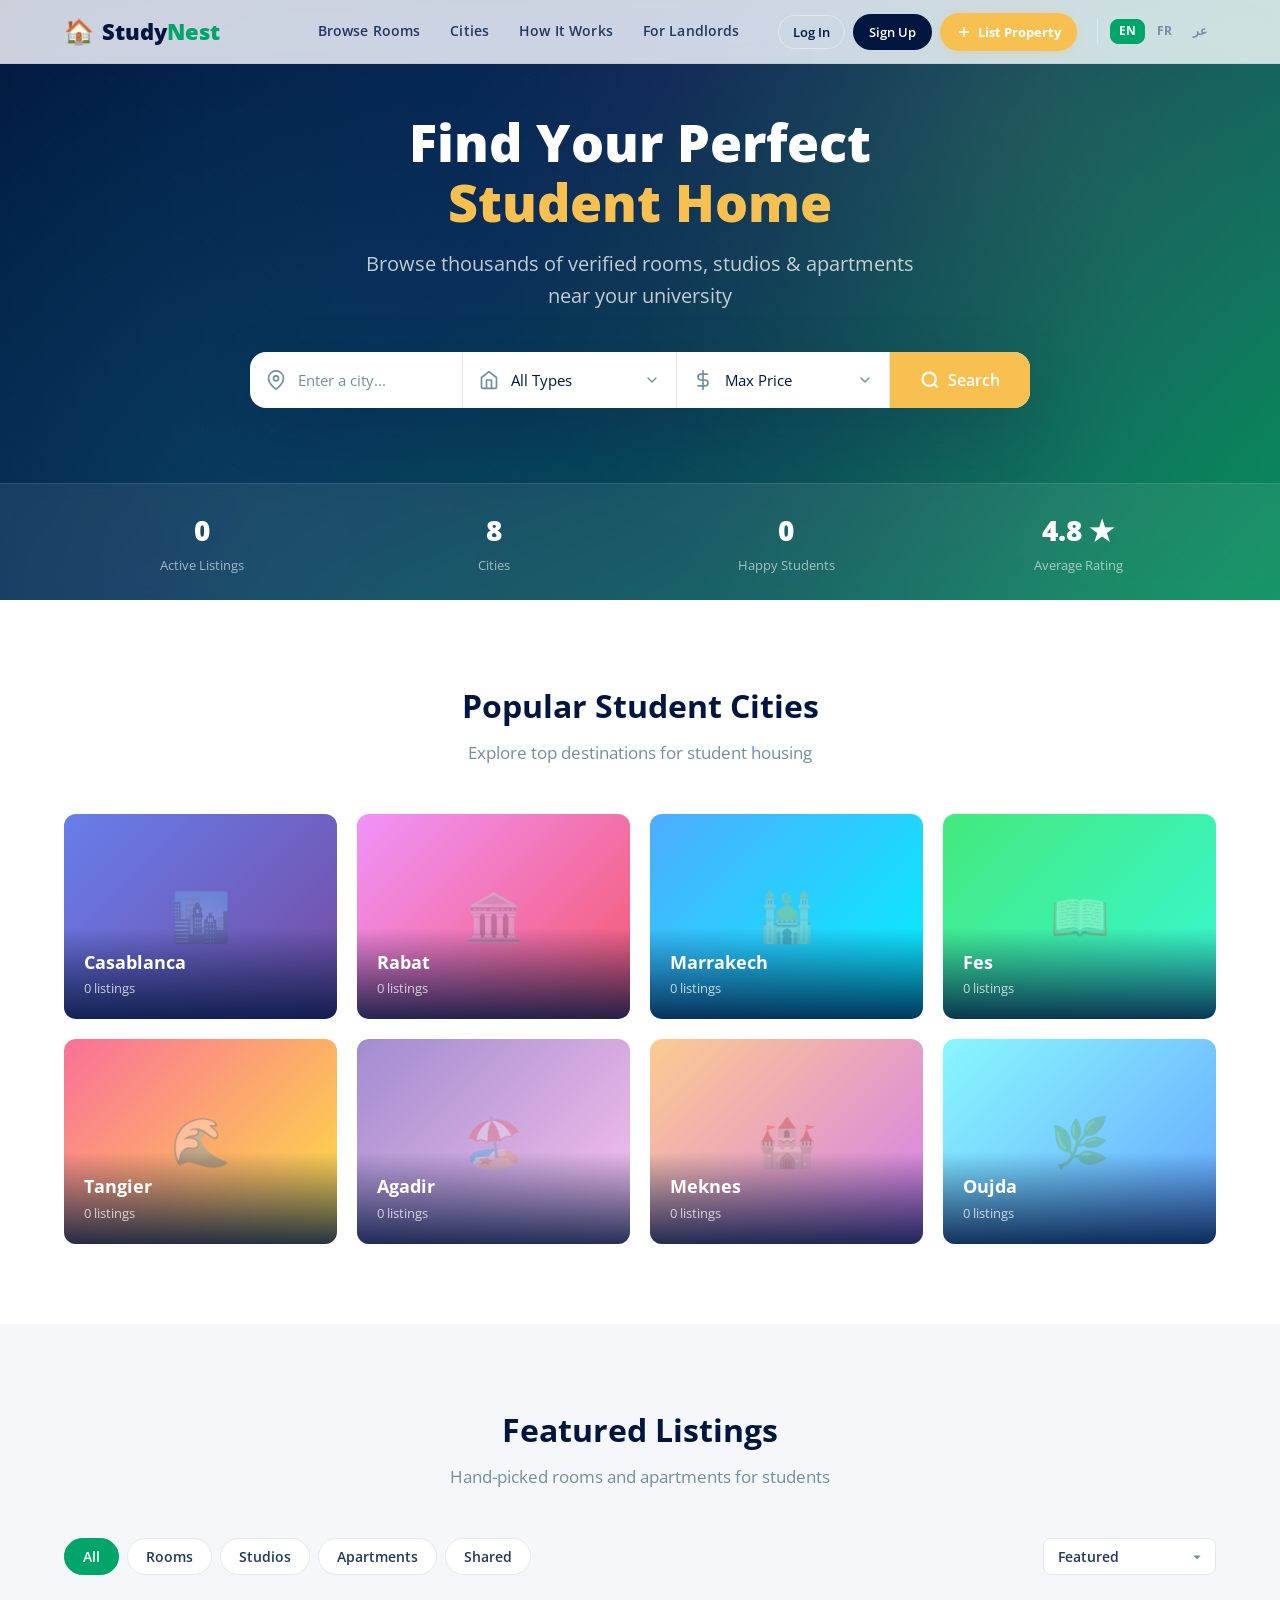
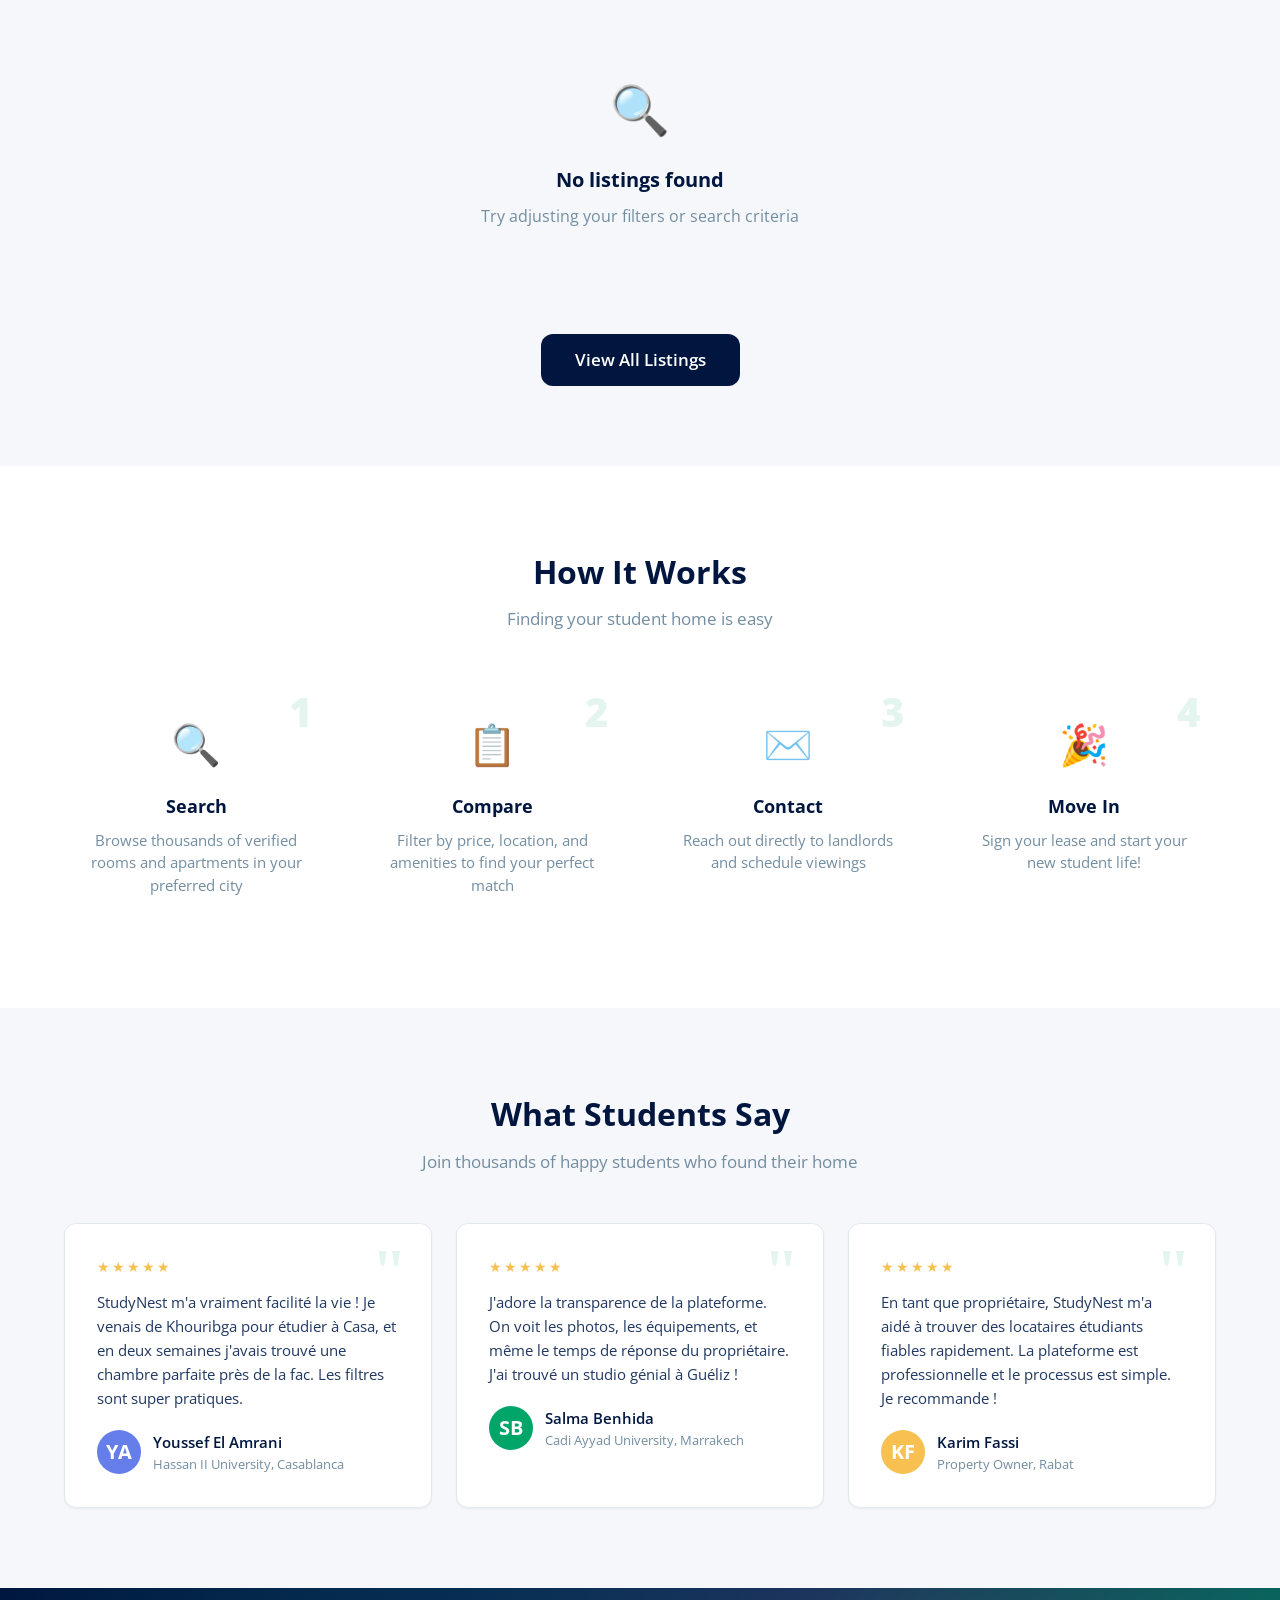
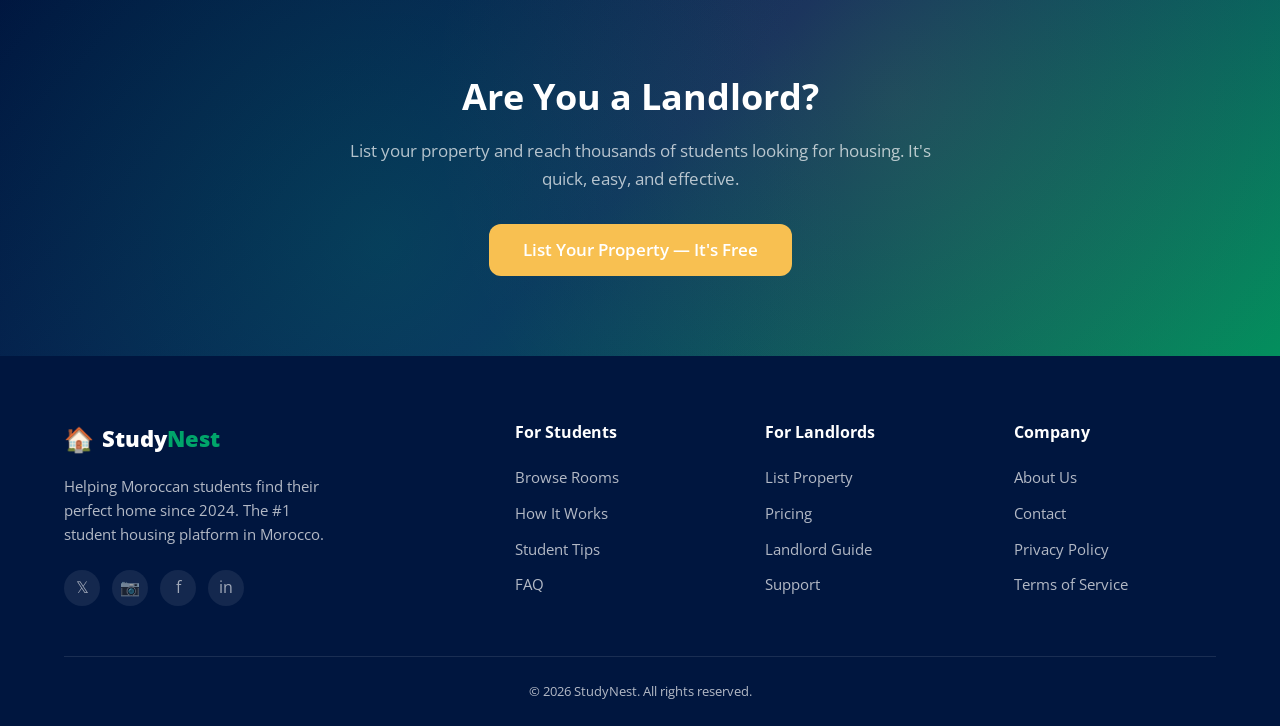
==== commit abe7d7c0: "Add mobile login buttons" ====
--- a/index.html
+++ b/index.html
@@ -86,6 +86,11 @@
         <a href="#cities" class="nav-link">Cities</a>
         <a href="#how-it-works" class="nav-link">How It Works</a>
         <a href="landlord.html" class="nav-link">For Landlords</a>
+        
+        <div class="mobile-auth-actions" id="mobile-auth-actions">
+          <button class="btn btn-outline" id="mobile-login-btn" style="width: 100%; justify-content: center;">Log In</button>
+          <button class="btn btn-primary" id="mobile-signup-btn" style="width: 100%; justify-content: center;">Sign Up</button>
+        </div>
       </nav>
 
       <div class="header-actions">
--- a/style.css
+++ b/style.css
@@ -336,7 +336,7 @@
 
 .hero-content {
   position: relative;
-  z-index: 1;
+  z-index: 10;
   text-align: center;
   padding-bottom: 3rem;
 }
@@ -1405,25 +1405,57 @@
   .header-actions .btn-primary { display: none; }
   .header-actions .btn-list-property { display: inline-flex; }
   .mobile-menu-btn { display: flex; }
+  
+  .mobile-auth-actions {
+    display: flex;
+    flex-direction: column;
+    gap: 0.75rem;
+    padding: 1rem 0 0.5rem 0;
+    margin-top: 0.5rem;
+    border-top: 1px solid var(--border);
+  }
 
   .hero-title {
-    font-size: 2.25rem;
+    font-size: 2rem;
+    padding: 0 1rem;
   }
   .hero-subtitle {
     font-size: 1.0625rem;
+    padding: 0 1rem;
   }
 
   .search-bar {
     flex-direction: column;
     border-radius: var(--radius-md);
+    margin: 0 1rem;
   }
   .search-input-group {
     border-right: none;
     border-bottom: 1px solid var(--border);
   }
+  
+  /* Ensure custom dropdowns don't overlap wrongly on mobile */
+  .search-input-group:focus-within,
+  .search-input-group:hover {
+    z-index: 10;
+  }
+
   .search-btn {
     border-radius: 0 0 var(--radius-md) var(--radius-md) !important;
-    height: 3.25rem;
+    height: 3.5rem;
+    width: 100%;
+  }
+
+  .filter-chips {
+    overflow-x: auto;
+    padding-bottom: 0.5rem;
+    justify-content: flex-start;
+    padding: 0 1rem;
+  }
+  
+  /* Hide name to save header space */
+  .user-name {
+    display: none;
   }
 
   .stats-grid {
@@ -1536,6 +1568,15 @@
   color: var(--white);
   background: var(--primary);
   border-color: var(--primary);
+}
+
+.nav-link:hover {
+  background: var(--bg-hover);
+  color: var(--primary);
+}
+
+.mobile-auth-actions {
+  display: none;
 }
 
 /* ---------- RTL Support (Arabic) ---------- */
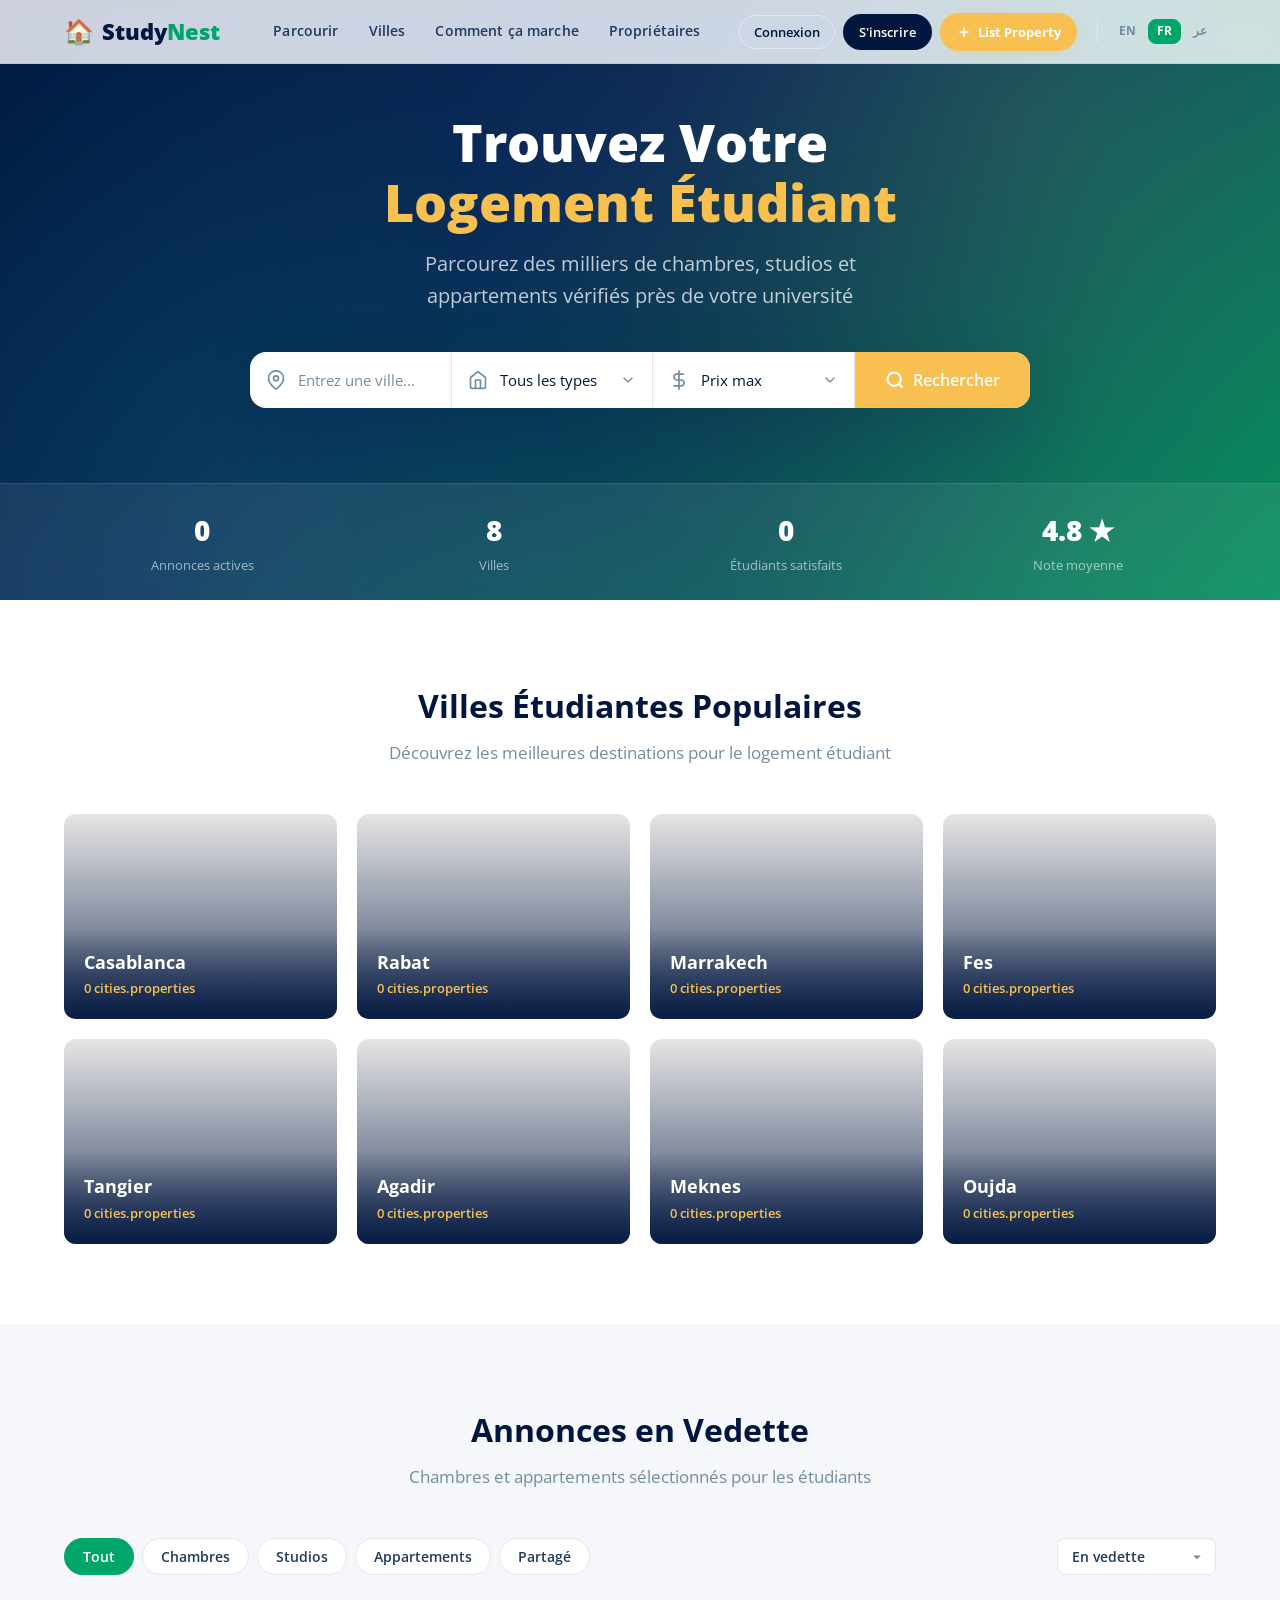
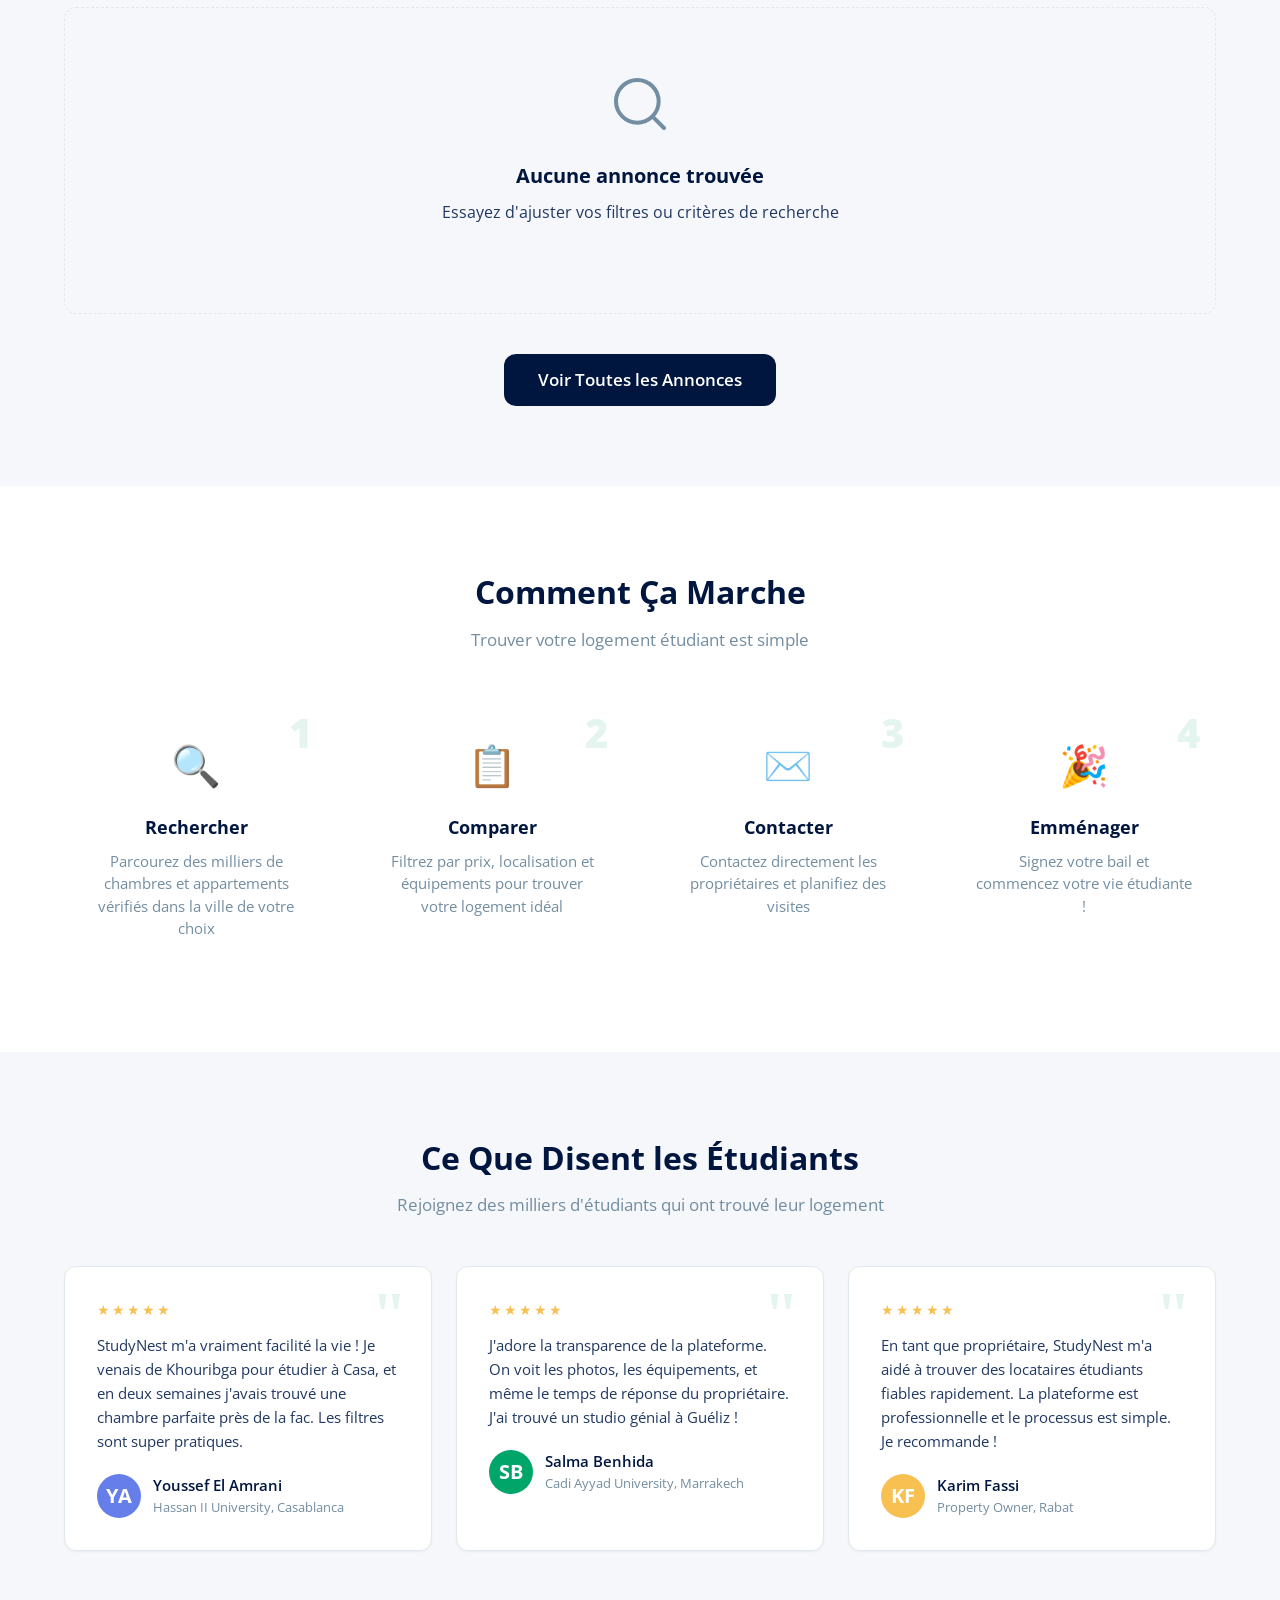
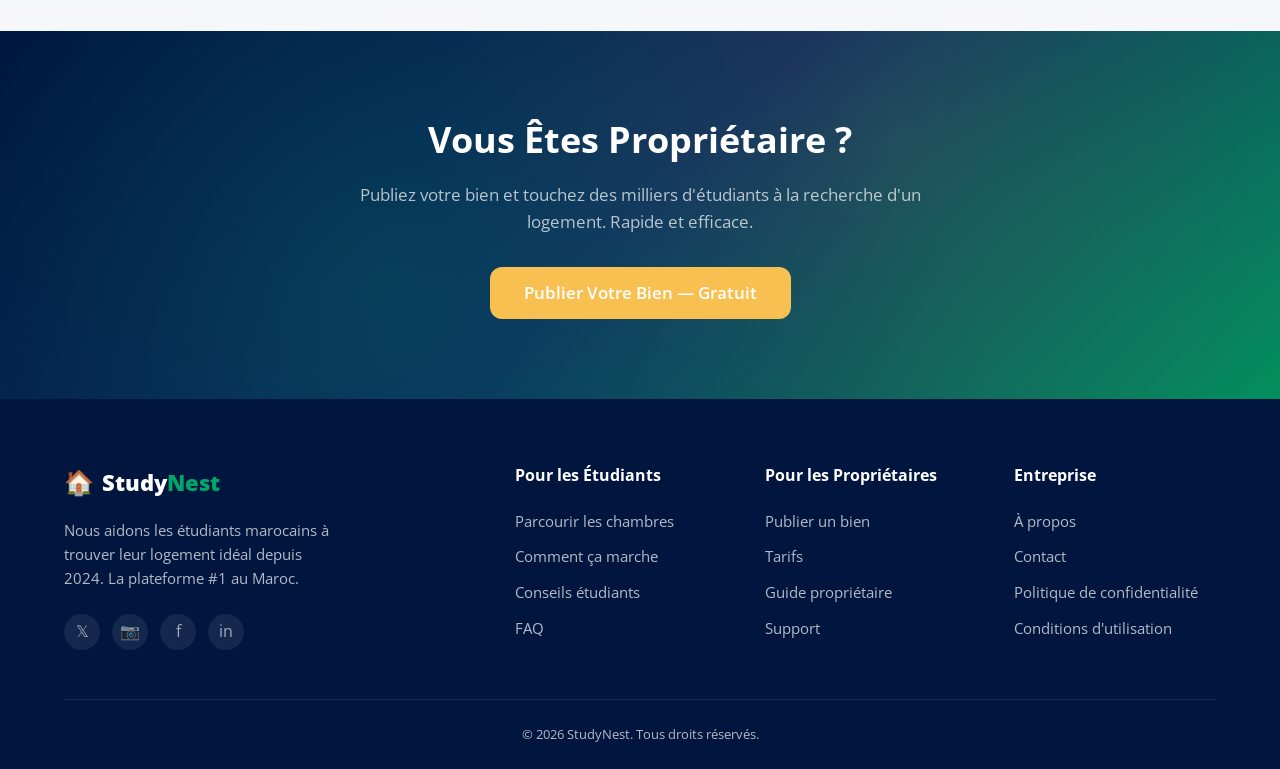
==== commit c0eed20d: "Implement UI Polish details (Favicon, Toast Notifications, Empty States, Scroll to top)" ====
--- a/index.html
+++ b/index.html
@@ -11,6 +11,7 @@
   <meta name="author" content="StudyNest">
   <meta name="robots" content="index, follow">
   <link rel="canonical" href="https://studynest.com">
+  <link rel="icon" href="favicon.svg" type="image/svg+xml">
 
   <!-- SEO: Open Graph / Facebook -->
   <meta property="og:type" content="website">
@@ -521,8 +522,18 @@
   </div>
 
   <!-- Scripts -->
+  <!-- Toast Notifications -->
+  <div id="toast" class="toast"></div>
+
+  <!-- Scroll to Top Button -->
+  <button id="scroll-to-top" class="scroll-to-top" aria-label="Scroll to top" onclick="window.scrollTo({top: 0, behavior: 'smooth'})">
+    <svg viewBox="0 0 24 24" fill="none" stroke="currentColor" stroke-width="2.5" width="20" height="20">
+      <polyline points="18 15 12 9 6 15"></polyline>
+    </svg>
+  </button>
+
+  <script src="translations.js"></script>
   <script src="auth.js"></script>
-  <script src="translations.js"></script>
   <script src="app.js"></script>
 </body>
 </html>
--- a/style.css
+++ b/style.css
@@ -2034,3 +2034,67 @@
 [dir="rtl"] .form-success {
   text-align: center;
 }
+
+/* ---------- Toast Notifications ---------- */
+.toast {
+  visibility: hidden;
+  min-width: 250px;
+  background-color: var(--primary);
+  color: #fff;
+  text-align: center;
+  border-radius: var(--radius-md);
+  padding: 1rem;
+  position: fixed;
+  z-index: 9999;
+  left: 50%;
+  bottom: 30px;
+  transform: translateX(-50%);
+  box-shadow: var(--shadow-lg);
+  font-weight: 600;
+  opacity: 0;
+  transition: opacity 0.5s, bottom 0.5s;
+}
+.toast.toast-error { background-color: #ef4444; }
+.toast.show {
+  visibility: visible;
+  opacity: 1;
+  bottom: 50px;
+}
+
+/* ---------- Empty State ---------- */
+.empty-state {
+  grid-column: 1 / -1;
+  text-align: center;
+  padding: 4rem 1rem;
+  background: var(--bg);
+  border-radius: var(--radius-md);
+  border: 1px dashed var(--border);
+}
+.empty-state svg { width: 64px; height: 64px; color: var(--text-muted); margin-bottom: 1rem; }
+.empty-state h3 { font-size: 1.25rem; color: var(--secondary); margin-bottom: 0.5rem; }
+.empty-state p { color: var(--text-secondary); margin-bottom: 1.5rem; }
+
+/* ---------- Scroll to Top Button ---------- */
+.scroll-to-top {
+  position: fixed;
+  bottom: 30px;
+  right: 30px;
+  width: 45px;
+  height: 45px;
+  background: var(--accent);
+  color: var(--secondary);
+  border-radius: 50%;
+  display: flex;
+  align-items: center;
+  justify-content: center;
+  box-shadow: var(--shadow-md);
+  cursor: pointer;
+  z-index: 9000;
+  opacity: 0;
+  visibility: hidden;
+  transform: translateY(20px);
+  transition: all var(--transition);
+  border: none;
+}
+.scroll-to-top.show { opacity: 1; visibility: visible; transform: translateY(0); }
+.scroll-to-top:hover { background: var(--primary); color: var(--white); transform: translateY(-5px); }
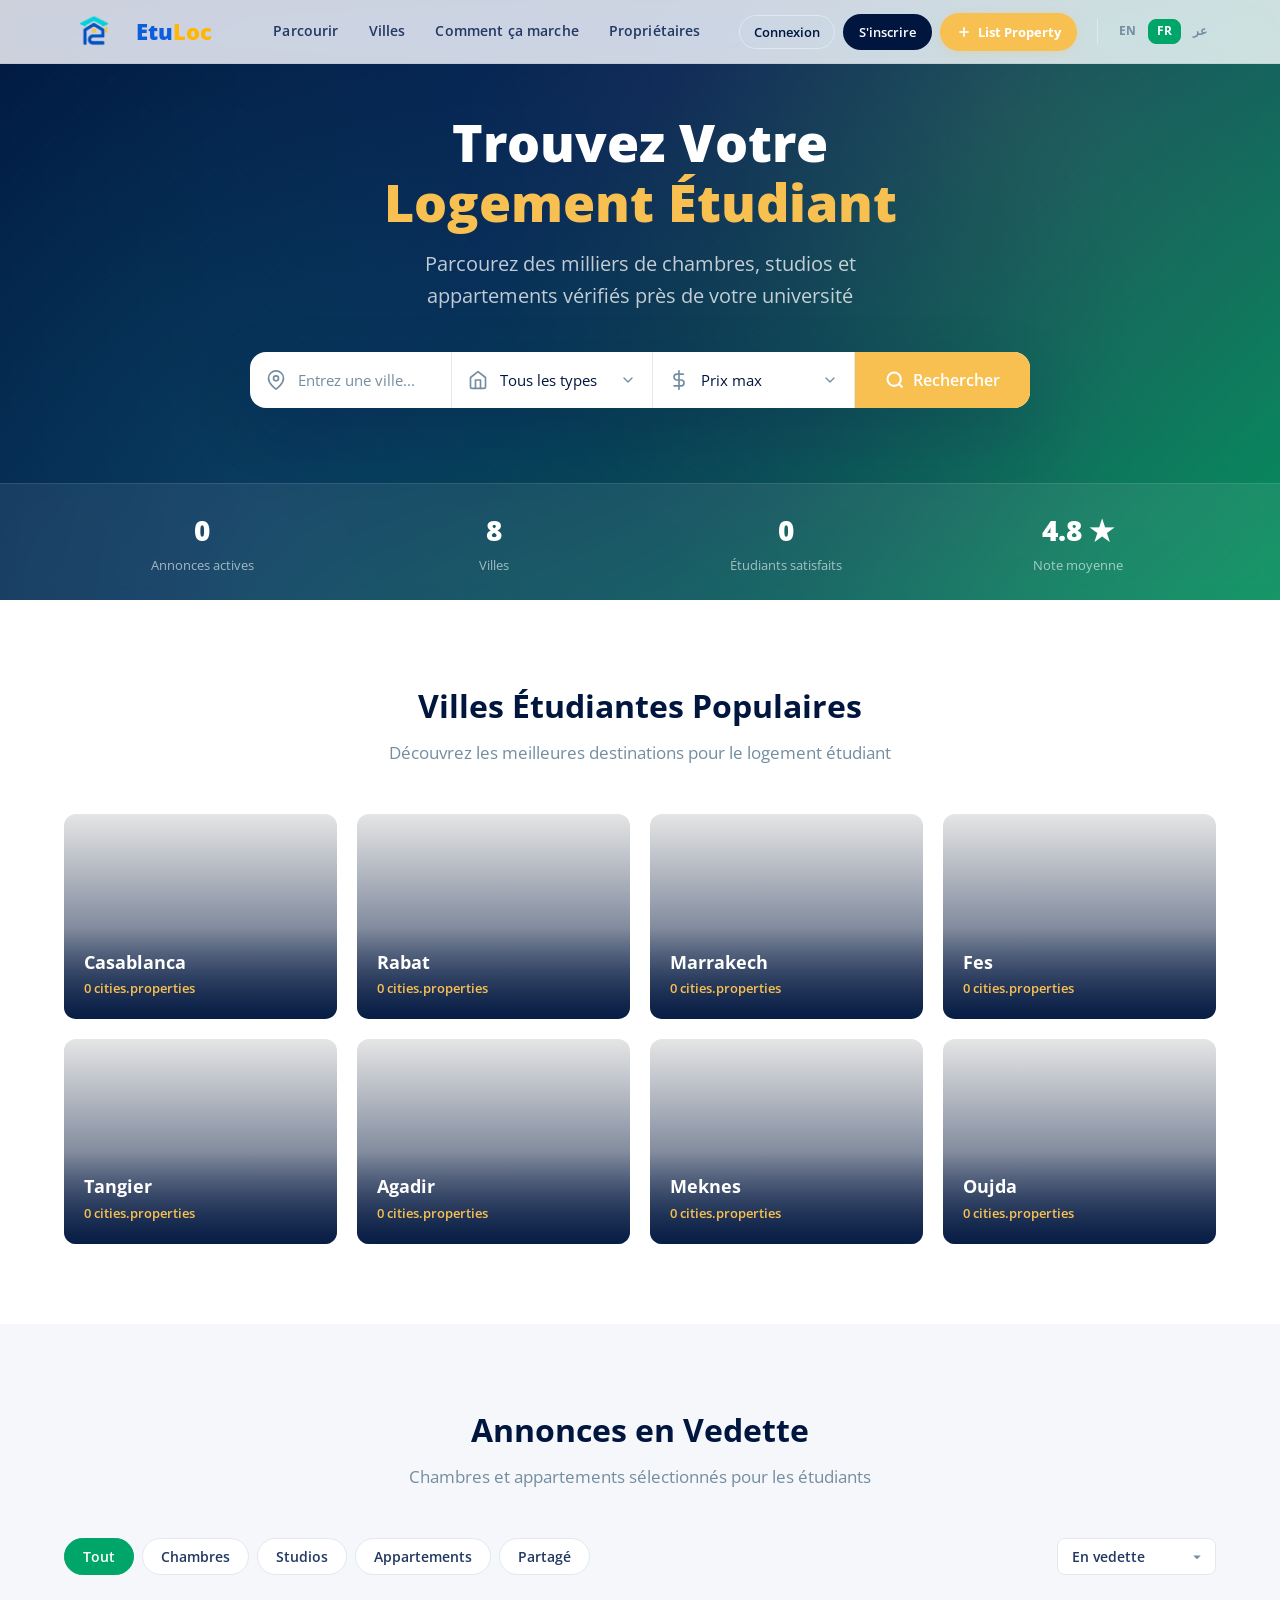
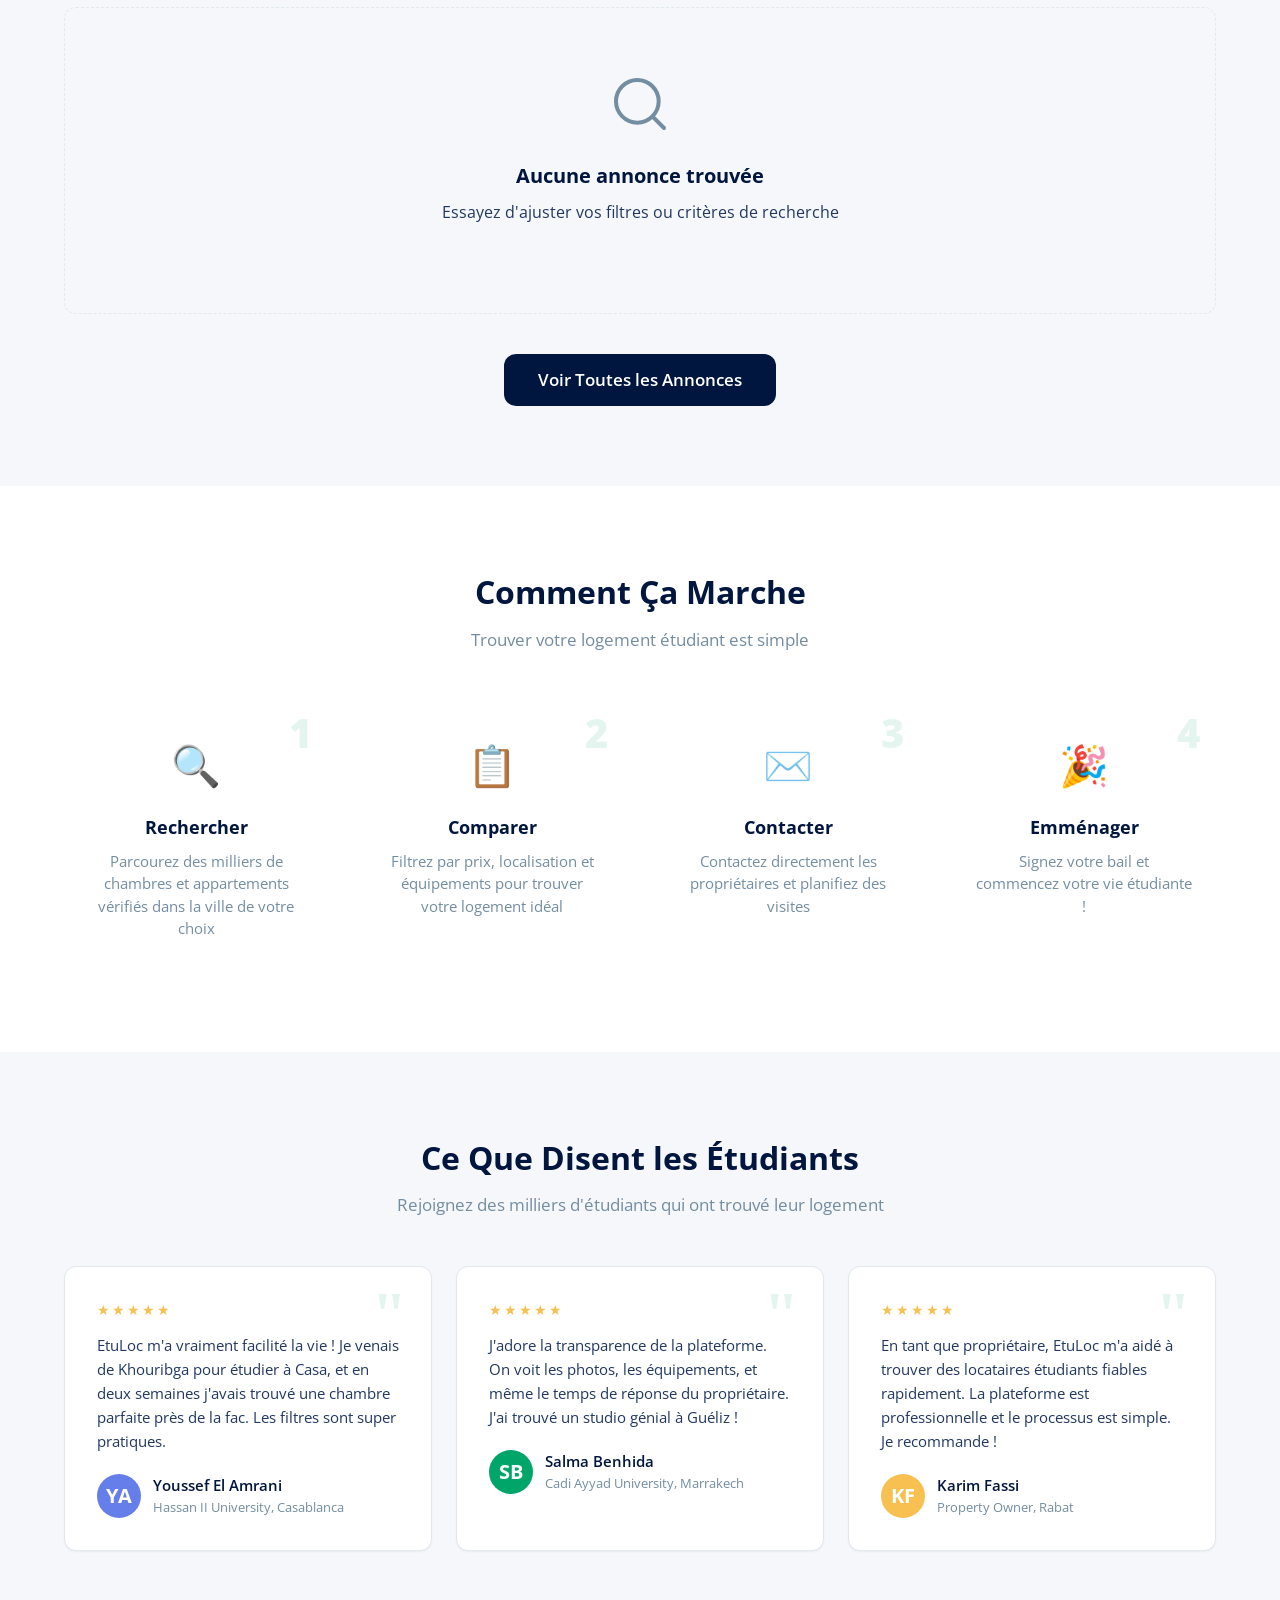
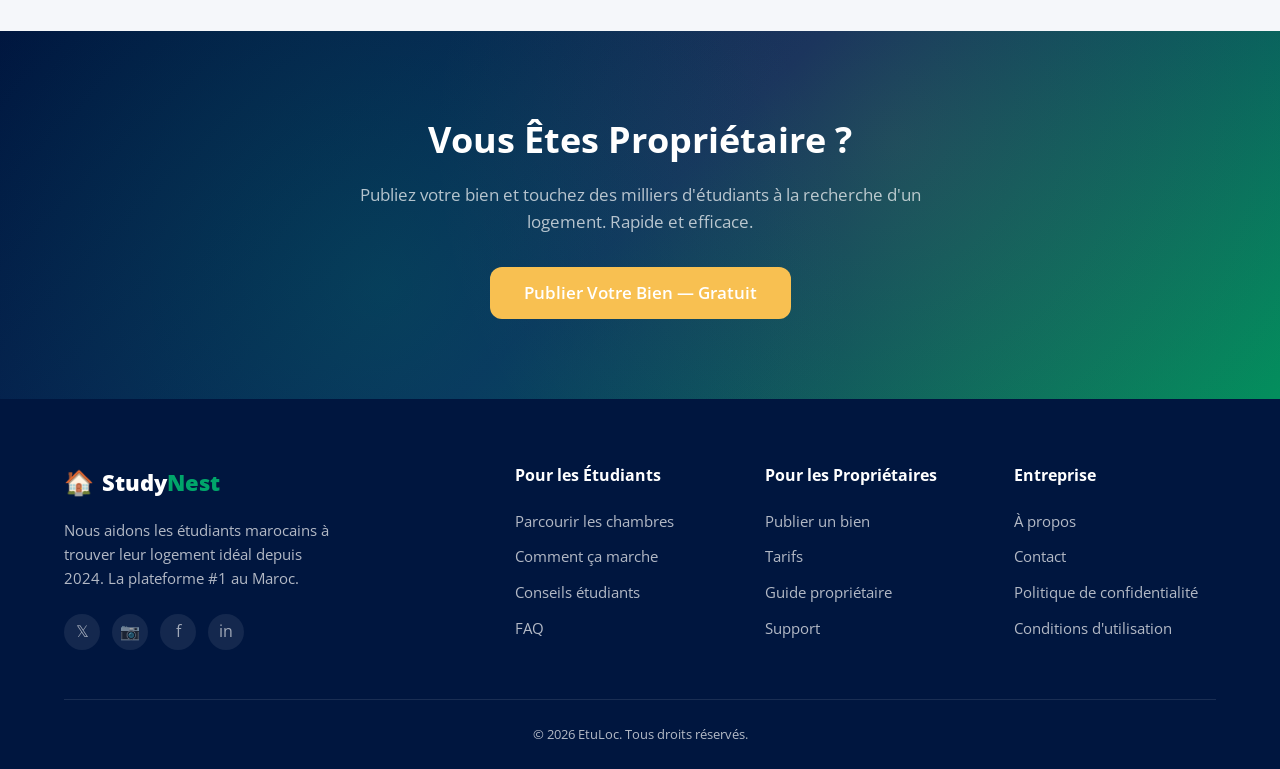
==== commit 8460cb49: "Rebrand to EtuLoc with new logo and colors" ====
--- a/index.html
+++ b/index.html
@@ -5,32 +5,32 @@
   <meta name="viewport" content="width=device-width, initial-scale=1.0">
 
   <!-- SEO: Primary Meta Tags -->
-  <title>StudyNest — Find Your Perfect Student Home in Morocco | Rooms, Studios & Apartments</title>
-  <meta name="description" content="StudyNest helps Moroccan students find affordable rooms, studios, and apartments near their university. Browse thousands of verified listings across Morocco — Casablanca, Rabat, Marrakech, Fes, Tangier & more.">
+  <title>EtuLoc — Find Your Perfect Student Home in Morocco | Rooms, Studios & Apartments</title>
+  <meta name="description" content="EtuLoc helps Moroccan students find affordable rooms, studios, and apartments near their university. Browse thousands of verified listings across Morocco — Casablanca, Rabat, Marrakech, Fes, Tangier & more.">
   <meta name="keywords" content="student housing Morocco, student rooms, logement étudiant Maroc, chambre étudiant, appartement étudiant, university housing, Casablanca, Rabat, Marrakech, Fes, Tangier">
   <meta name="author" content="StudyNest">
   <meta name="robots" content="index, follow">
-  <link rel="canonical" href="https://studynest.com">
-  <link rel="icon" href="favicon.svg" type="image/svg+xml">
+  <link rel="canonical" href="https://etuloc.com">
+  <link rel="icon" href="images/logo.png" type="image/png">
 
   <!-- SEO: Open Graph / Facebook -->
   <meta property="og:type" content="website">
-  <meta property="og:url" content="https://studynest.com">
-  <meta property="og:title" content="StudyNest — Find Your Perfect Student Home in Morocco">
+  <meta property="og:url" content="https://etuloc.com">
+  <meta property="og:title" content="EtuLoc — Find Your Perfect Student Home in Morocco">
   <meta property="og:description" content="Browse thousands of verified student rooms, studios, and apartments near universities across Morocco.">
-  <meta property="og:site_name" content="StudyNest">
+  <meta property="og:site_name" content="EtuLoc">
   <meta property="og:locale" content="en_US">
 
   <!-- SEO: Twitter Card -->
   <meta name="twitter:card" content="summary_large_image">
-  <meta name="twitter:url" content="https://studynest.com">
-  <meta name="twitter:title" content="StudyNest — Find Your Perfect Student Home in Morocco">
+  <meta name="twitter:url" content="https://etuloc.com">
+  <meta name="twitter:title" content="EtuLoc — Find Your Perfect Student Home in Morocco">
   <meta name="twitter:description" content="Browse thousands of verified student rooms, studios, and apartments near universities across Morocco.">
 
   <!-- Theme & App -->
   <meta name="theme-color" content="#00A56A">
-  <meta name="apple-mobile-web-app-title" content="StudyNest">
-  <meta name="application-name" content="StudyNest">
+  <meta name="apple-mobile-web-app-title" content="EtuLoc">
+  <meta name="application-name" content="EtuLoc">
 
   <!-- Fonts -->
   <link rel="preconnect" href="https://fonts.googleapis.com">
@@ -45,12 +45,12 @@
   {
     "@context": "https://schema.org",
     "@type": "WebSite",
-    "name": "StudyNest",
-    "url": "https://studynest.com",
+    "name": "EtuLoc",
+    "url": "https://etuloc.com",
     "description": "Find your perfect student home in Morocco — rooms, studios, and apartments near universities.",
     "potentialAction": {
       "@type": "SearchAction",
-      "target": "https://studynest.com/search?q={search_term_string}",
+      "target": "https://etuloc.com/search?q={search_term_string}",
       "query-input": "required name=search_term_string"
     }
   }
@@ -61,13 +61,13 @@
   {
     "@context": "https://schema.org",
     "@type": "Organization",
-    "name": "StudyNest",
-    "url": "https://studynest.com",
+    "name": "EtuLoc",
+    "url": "https://etuloc.com",
     "description": "Student housing platform connecting Moroccan students with verified rooms and apartments.",
     "sameAs": [
-      "https://twitter.com/studynest",
-      "https://instagram.com/studynest",
-      "https://facebook.com/studynest"
+      "https://twitter.com/etuloc",
+      "https://instagram.com/etuloc",
+      "https://facebook.com/etuloc"
     ]
   }
   </script>
@@ -77,9 +77,9 @@
   <!-- ═══════════════ HEADER ═══════════════ -->
   <header class="header" id="header">
     <div class="container">
-      <a href="#" class="logo" aria-label="StudyNest Home">
-        <span class="logo-icon">🏠</span>
-        <span class="logo-text">Study<span class="logo-accent">Nest</span></span>
+      <a href="#" class="logo" aria-label="EtuLoc Home">
+        <img src="images/logo.png" alt="EtuLoc Logo" class="logo-img">
+        <span class="logo-text" style="color:#0b5edd;">Etu<span class="logo-accent" style="color:#ffb703;">Loc</span></span>
       </a>
 
       <nav class="nav" id="main-nav" aria-label="Main navigation">
@@ -243,7 +243,7 @@
     </section>
 
     <!-- ═══════════════ HOW IT WORKS ═══════════════ -->
-    <section class="section how-section" id="how-it-works" aria-label="How StudyNest works">
+    <section class="section how-section" id="how-it-works" aria-label="How EtuLoc works">
       <div class="container">
         <div class="section-header">
           <h2 class="section-title">How It Works</h2>
@@ -308,7 +308,7 @@
     <div class="container">
       <div class="footer-grid">
         <div class="footer-brand">
-          <a href="#" class="logo" aria-label="StudyNest Home">
+          <a href="#" class="logo" aria-label="EtuLoc Home">
             <span class="logo-icon">🏠</span>
             <span class="logo-text">Study<span class="logo-accent">Nest</span></span>
           </a>
@@ -353,7 +353,7 @@
       </div>
 
       <div class="footer-bottom">
-        <p>&copy; 2026 StudyNest. All rights reserved.</p>
+        <p>&copy; 2026 EtuLoc. All rights reserved.</p>
       </div>
     </div>
   </footer>
@@ -375,7 +375,7 @@
       <div class="auth-form-container">
         <div class="auth-header">
           <h2>🏠 Create Account</h2>
-          <p>Join StudyNest to find your perfect student home</p>
+          <p>Join EtuLoc to find your perfect student home</p>
         </div>
         <form id="signup-form" onsubmit="handleSignup(event)">
           <div class="form-group">
@@ -409,7 +409,7 @@
       <div class="auth-form-container">
         <div class="auth-header">
           <h2>👋 Welcome Back</h2>
-          <p>Log in to your StudyNest account</p>
+          <p>Log in to your EtuLoc account</p>
         </div>
         <form id="login-form" onsubmit="handleLogin(event)">
           <div class="form-group">
--- a/style.css
+++ b/style.css
@@ -1,5 +1,5 @@
 /* ============================================================
-   StudyNest — Student Housing Platform
+   EtuLoc — Student Housing Platform
    Design System & Styles
    Inspired by Kamernet.nl
    ============================================================ */
@@ -2098,3 +2098,6 @@
 }
 .scroll-to-top.show { opacity: 1; visibility: visible; transform: translateY(0); }
 .scroll-to-top:hover { background: var(--primary); color: var(--white); transform: translateY(-5px); }
+
+/* Logo Styles */
+.logo-img { height: 40px; width: auto; margin-right: 0.25rem; display: block; }
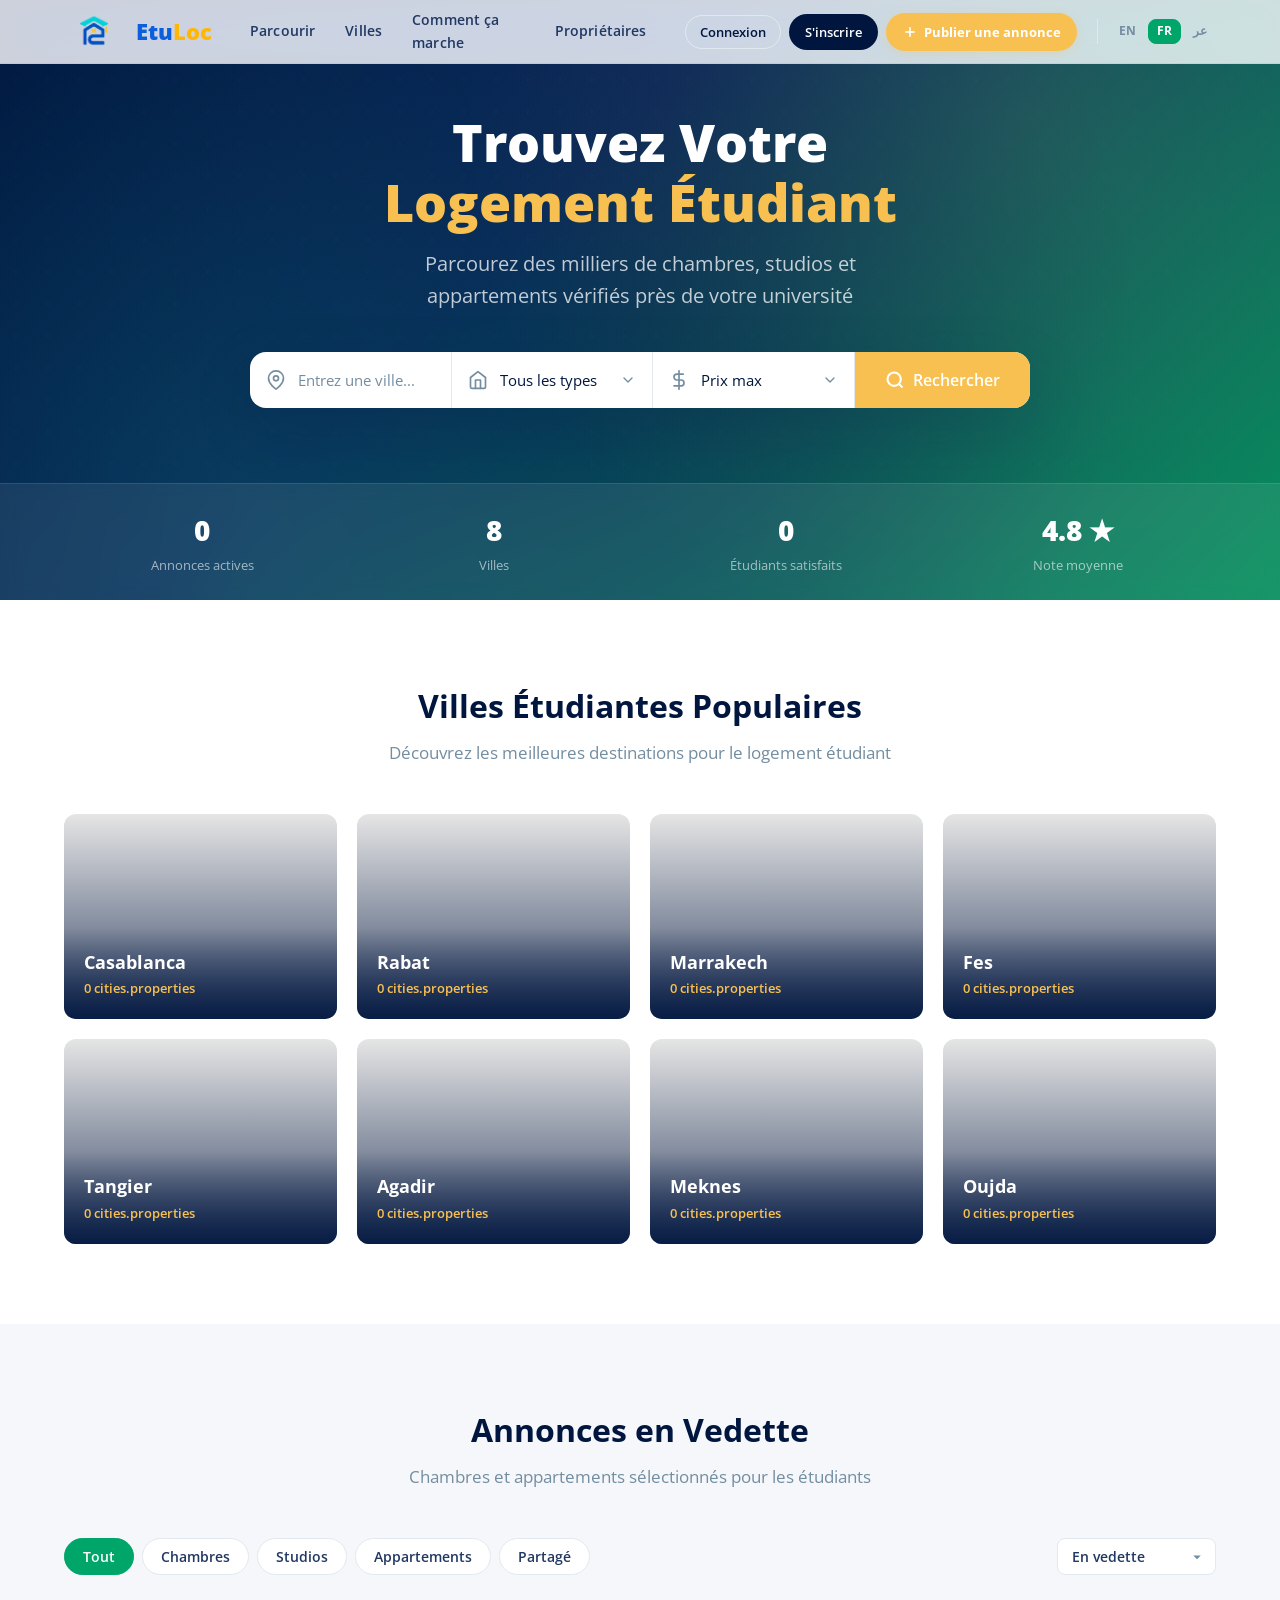
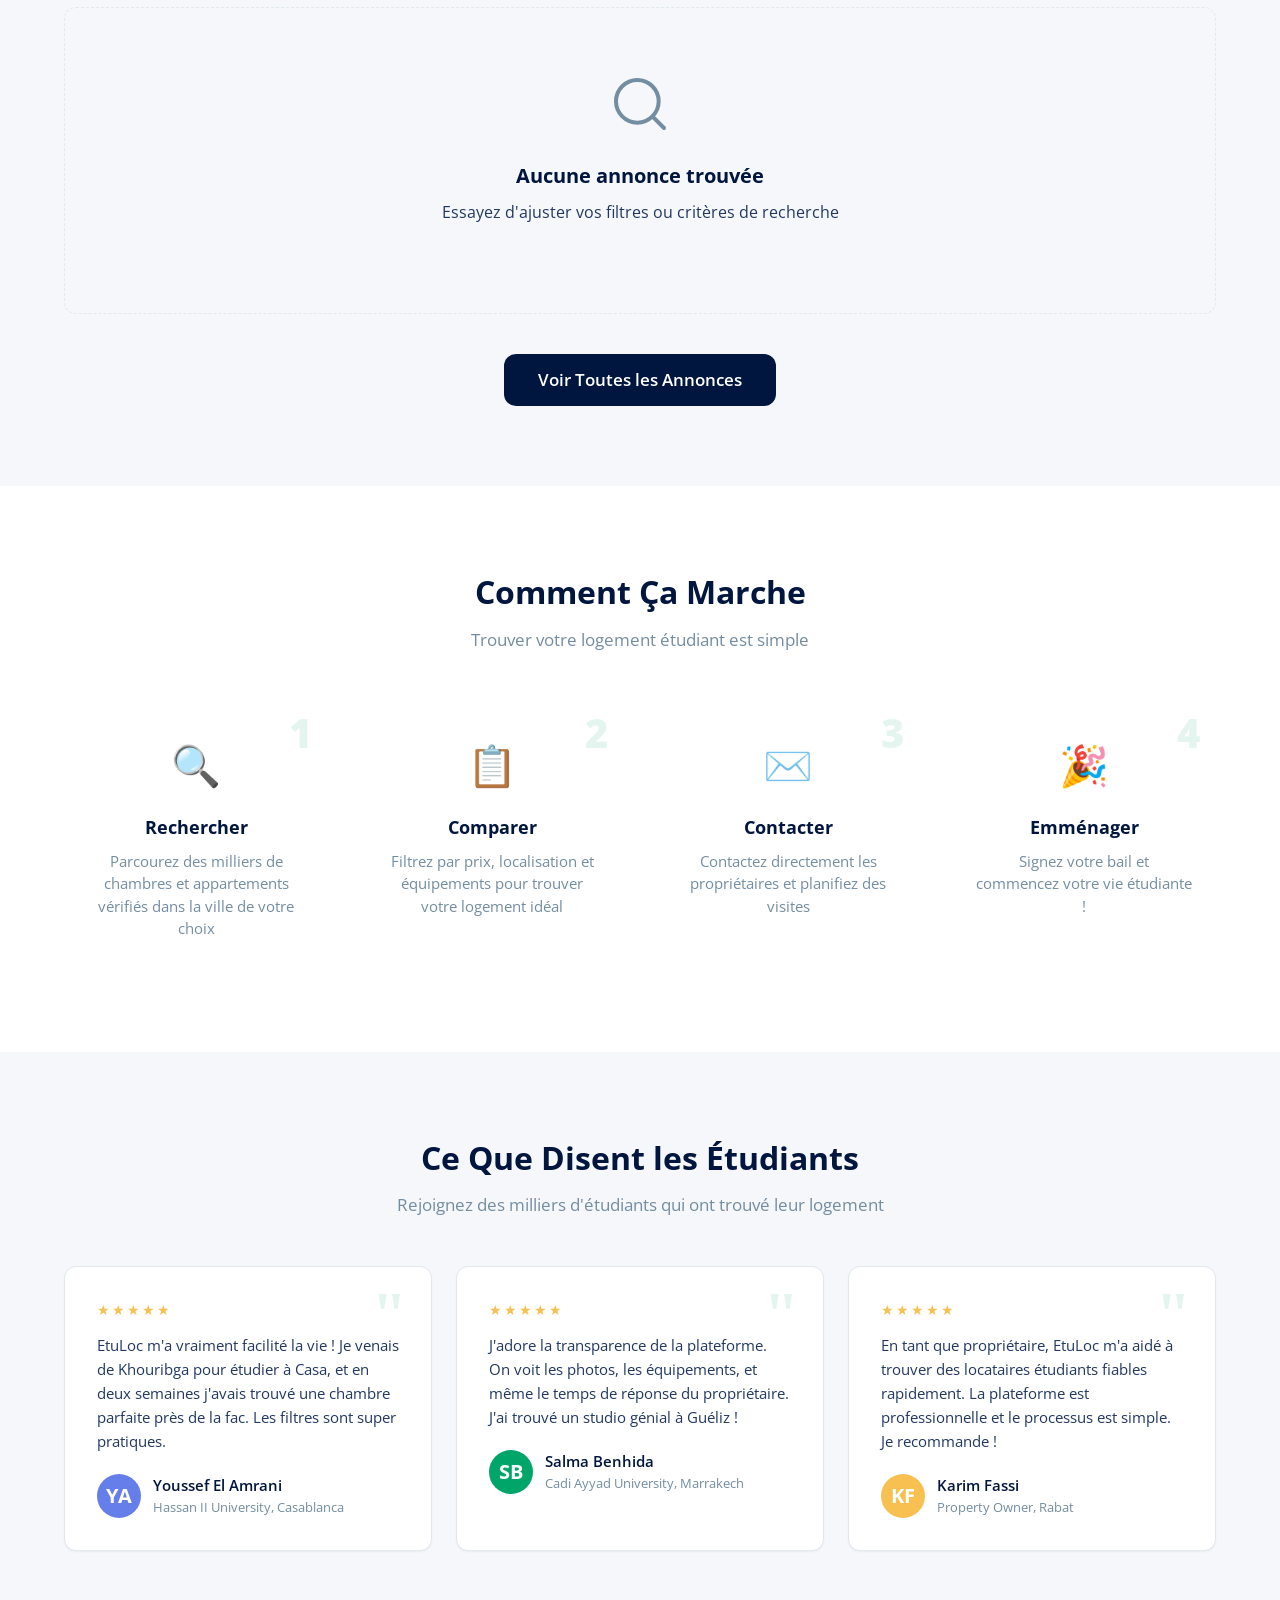
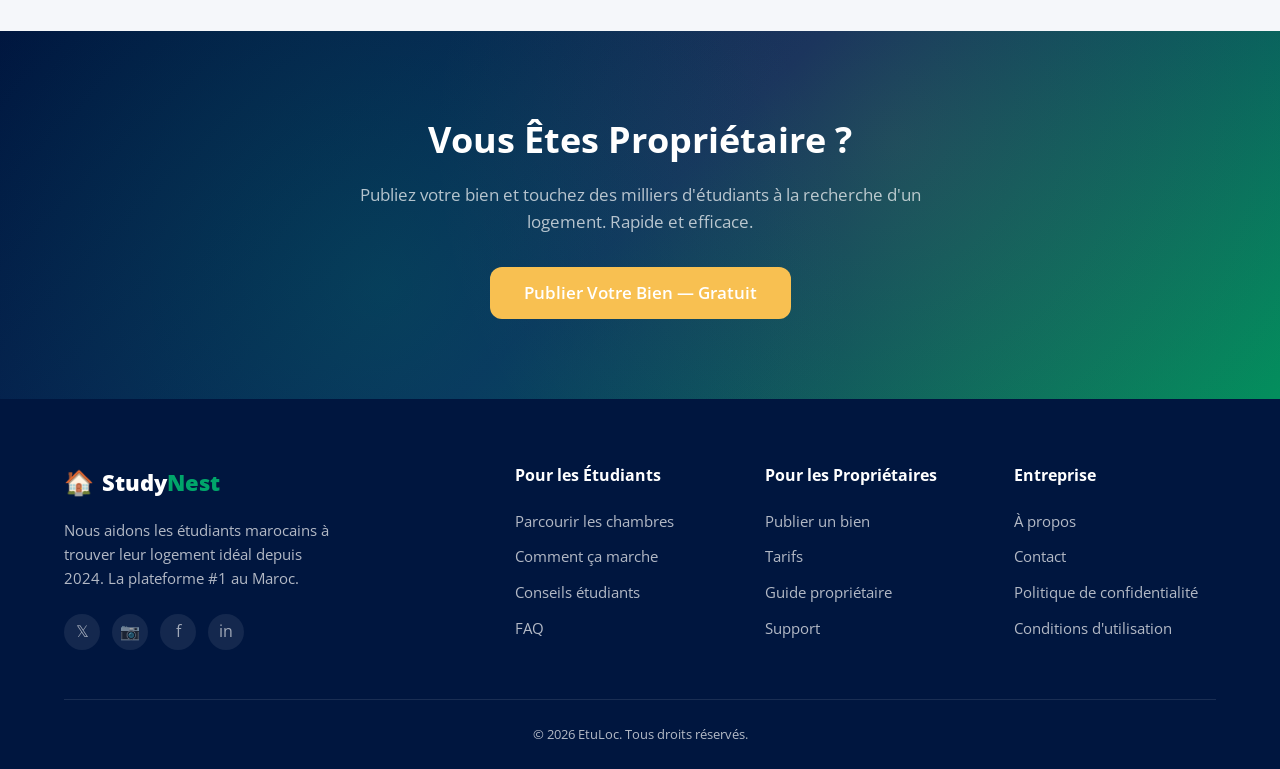
==== commit c9335df6: "Fix List Property button translation" ====
--- a/index.html
+++ b/index.html
@@ -99,7 +99,7 @@
         <button class="btn btn-primary" id="signup-btn">Sign Up</button>
         <button class="btn btn-accent btn-list-property" id="list-property-btn" onclick="openListingModal()">
           <svg viewBox="0 0 24 24" fill="none" stroke="currentColor" stroke-width="2.5" width="16" height="16"><line x1="12" y1="5" x2="12" y2="19"></line><line x1="5" y1="12" x2="19" y2="12"></line></svg>
-          List Property
+          <span id="list-property-text">List Property</span>
         </button>
         <div class="lang-switcher" role="group" aria-label="Language selection">
           <button class="lang-btn active" data-lang="en" aria-label="English">EN</button>
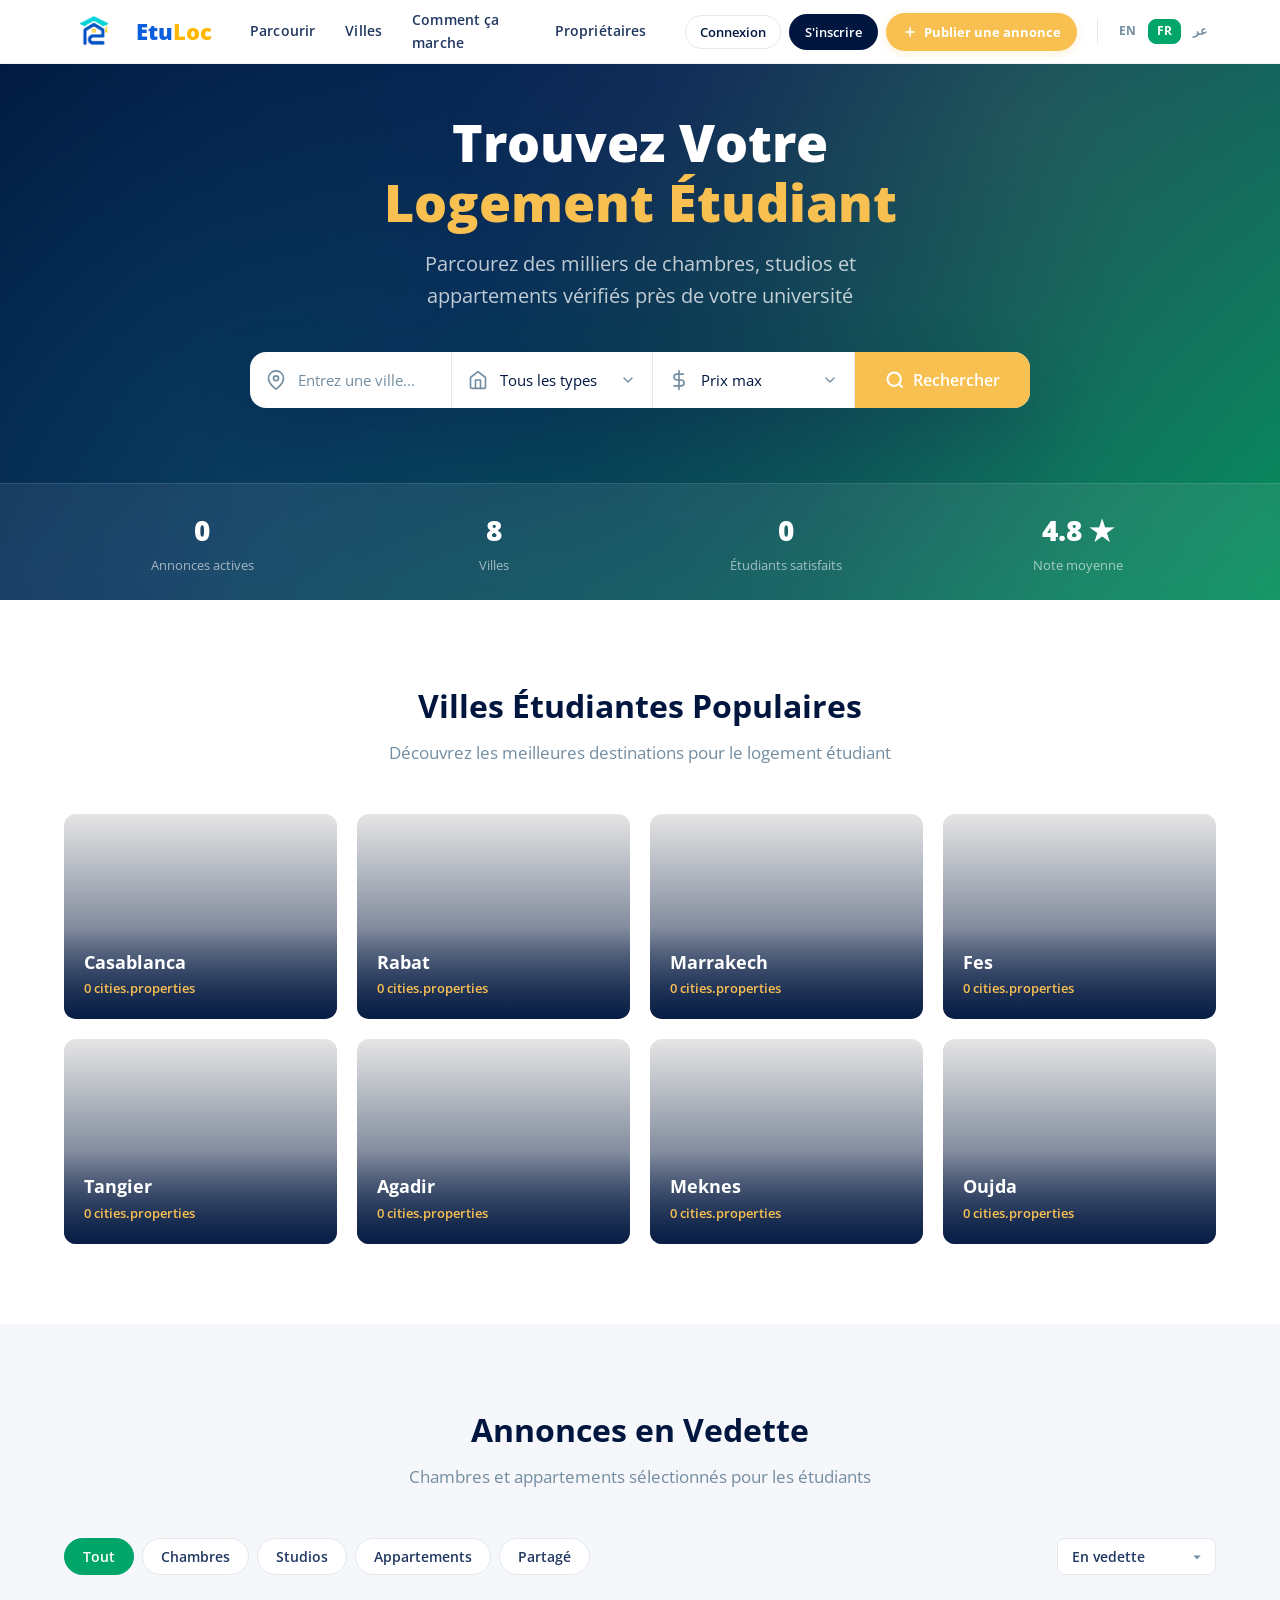
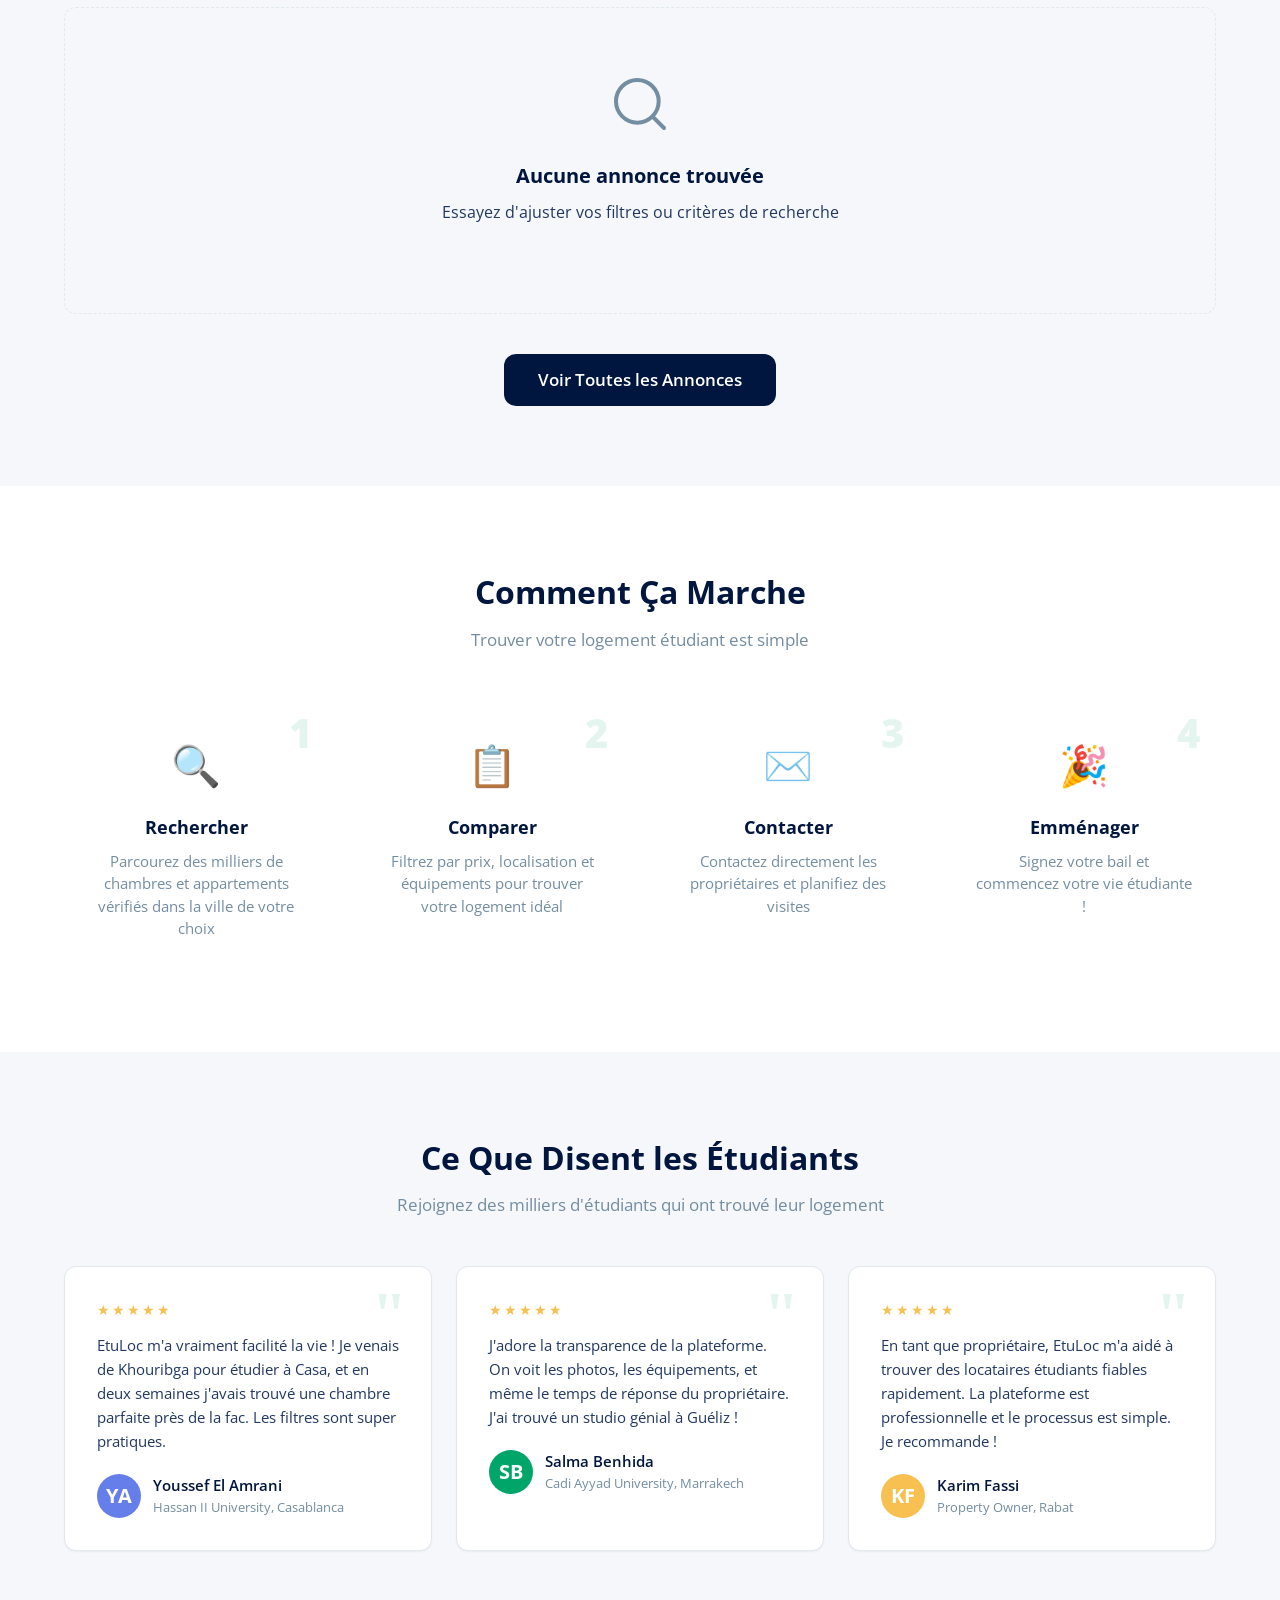
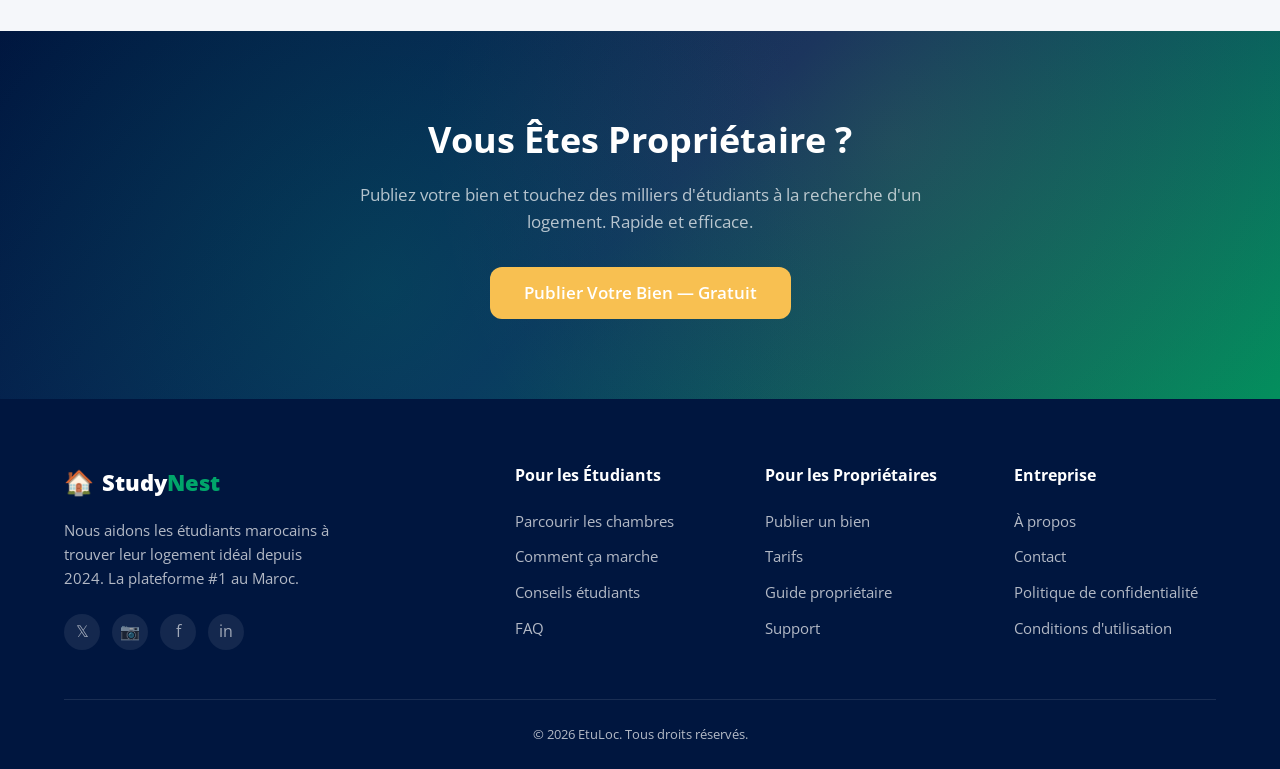
==== commit dcbe981c: "Fix missing modals and add Resend Verification logic" ====
--- a/index.html
+++ b/index.html
@@ -521,6 +521,69 @@
     </div>
   </div>
 
+
+  <!-- Verify Modal -->
+  <div class="modal-overlay" id="verify-modal">
+    <div class="modal-content auth-modal">
+      <button class="modal-close" onclick="closeAuthModal('verify')">&times;</button>
+      <div class="modal-header">
+        <h2 class="modal-title">Verify Email</h2>
+        <p class="modal-desc">We've sent a 6-digit code to your email.</p>
+      </div>
+      <form class="modal-form" id="verify-form" onsubmit="handleVerify(event)">
+        <div id="verify-error" class="form-error" role="alert"></div>
+        <input type="hidden" id="verify-email">
+        <div class="form-group">
+          <label class="form-label" for="verify-code">Verification Code</label>
+          <input type="text" class="form-input" id="verify-code" required placeholder="123456" maxlength="6">
+        </div>
+        <button type="submit" class="btn btn-primary" style="width:100%; margin-top:0.5rem;">Verify Account</button>
+      </form>
+      <div style="text-align: center; margin-top: 1rem;">
+        <button id="resend-code-btn" type="button" onclick="handleResendVerification()" class="btn" style="background: transparent; color: var(--primary); text-decoration: underline; padding: 0;">Resend verification code</button>
+      </div>
+    </div>
+  </div>
+
+  <!-- Profile Modal -->
+  <div class="modal-overlay" id="profile-modal">
+    <div class="modal-content auth-modal">
+      <button class="modal-close" onclick="closeAuthModal('profile')">&times;</button>
+      <div class="modal-header">
+        <h2 class="modal-title">Profile Settings</h2>
+      </div>
+      <form class="modal-form" id="profile-form" onsubmit="handleProfileUpdate(event)">
+        <div id="profile-error" class="form-error" role="alert"></div>
+        
+        <div class="profile-avatar-container" style="text-align: center; margin-bottom: 1.5rem;">
+          <div class="avatar-upload" onclick="document.getElementById('profile-avatar-input').click()" style="width: 80px; height: 80px; border-radius: 50%; background: var(--border-light); margin: 0 auto; display: flex; align-items: center; justify-content: center; cursor: pointer; overflow: hidden; position: relative;">
+            <img id="profile-avatar-preview" src="" style="width: 100%; height: 100%; object-fit: cover; display: none;">
+            <svg id="profile-avatar-icon" viewBox="0 0 24 24" fill="none" stroke="currentColor" stroke-width="2" style="width: 32px; height: 32px; color: var(--text-light);"><path d="M20 21v-2a4 4 0 0 0-4-4H8a4 4 0 0 0-4 4v2"></path><circle cx="12" cy="7" r="4"></circle></svg>
+          </div>
+          <input type="file" id="profile-avatar-input" accept="image/*" style="display: none;" onchange="handleAvatarChange(event)">
+          <div style="font-size: 0.8rem; color: var(--text-light); margin-top: 0.5rem;">Click to upload new picture</div>
+        </div>
+
+        <div class="form-group">
+          <label class="form-label" for="profile-name">Full Name</label>
+          <input type="text" class="form-input" id="profile-name" required>
+        </div>
+        
+        <div class="form-group">
+          <label class="form-label" for="profile-info">About Me (Bio)</label>
+          <textarea class="form-input" id="profile-info" rows="3" placeholder="Tell us a bit about yourself..."></textarea>
+        </div>
+        
+        <button type="submit" class="btn btn-primary" style="width:100%; margin-top:0.5rem;">Save Profile</button>
+      </form>
+      
+      <div style="margin-top: 2rem; padding-top: 1rem; border-top: 1px solid var(--border-light); text-align: center;">
+        <button onclick="handleDeleteAccount()" class="btn" style="background: transparent; color: #dc3545; border: 1px solid #dc3545; width: 100%;">Delete Account</button>
+        <div style="font-size: 0.8rem; color: var(--text-light); margin-top: 0.5rem;">Warning: This will permanently delete your account and all your listed properties.</div>
+      </div>
+    </div>
+  </div>
+
   <!-- Scripts -->
   <!-- Toast Notifications -->
   <div id="toast" class="toast"></div>
--- a/style.css
+++ b/style.css
@@ -171,15 +171,13 @@
   top: 0; left: 0; right: 0;
   z-index: 1000;
   height: var(--header-height);
-  background: rgba(255,255,255,0.8);
-  backdrop-filter: blur(20px) saturate(180%);
-  -webkit-backdrop-filter: blur(20px) saturate(180%);
+  background: #ffffff;
   border-bottom: 1px solid rgba(0,22,63,0.06);
   transition: all var(--transition);
 }
 
 .header.scrolled {
-  background: rgba(255,255,255,0.95);
+  background: #ffffff;
   box-shadow: 0 1px 12px rgba(0,22,63,0.08);
 }
 
@@ -2101,3 +2099,8 @@
 
 /* Logo Styles */
 .logo-img { height: 40px; width: auto; margin-right: 0.25rem; display: block; }
+
+
+/* ---------- Profile Dropdown ---------- */
+.dropdown-menu.show { display: flex !important; }
+.user-avatar.dropdown-toggle { cursor: pointer; }
